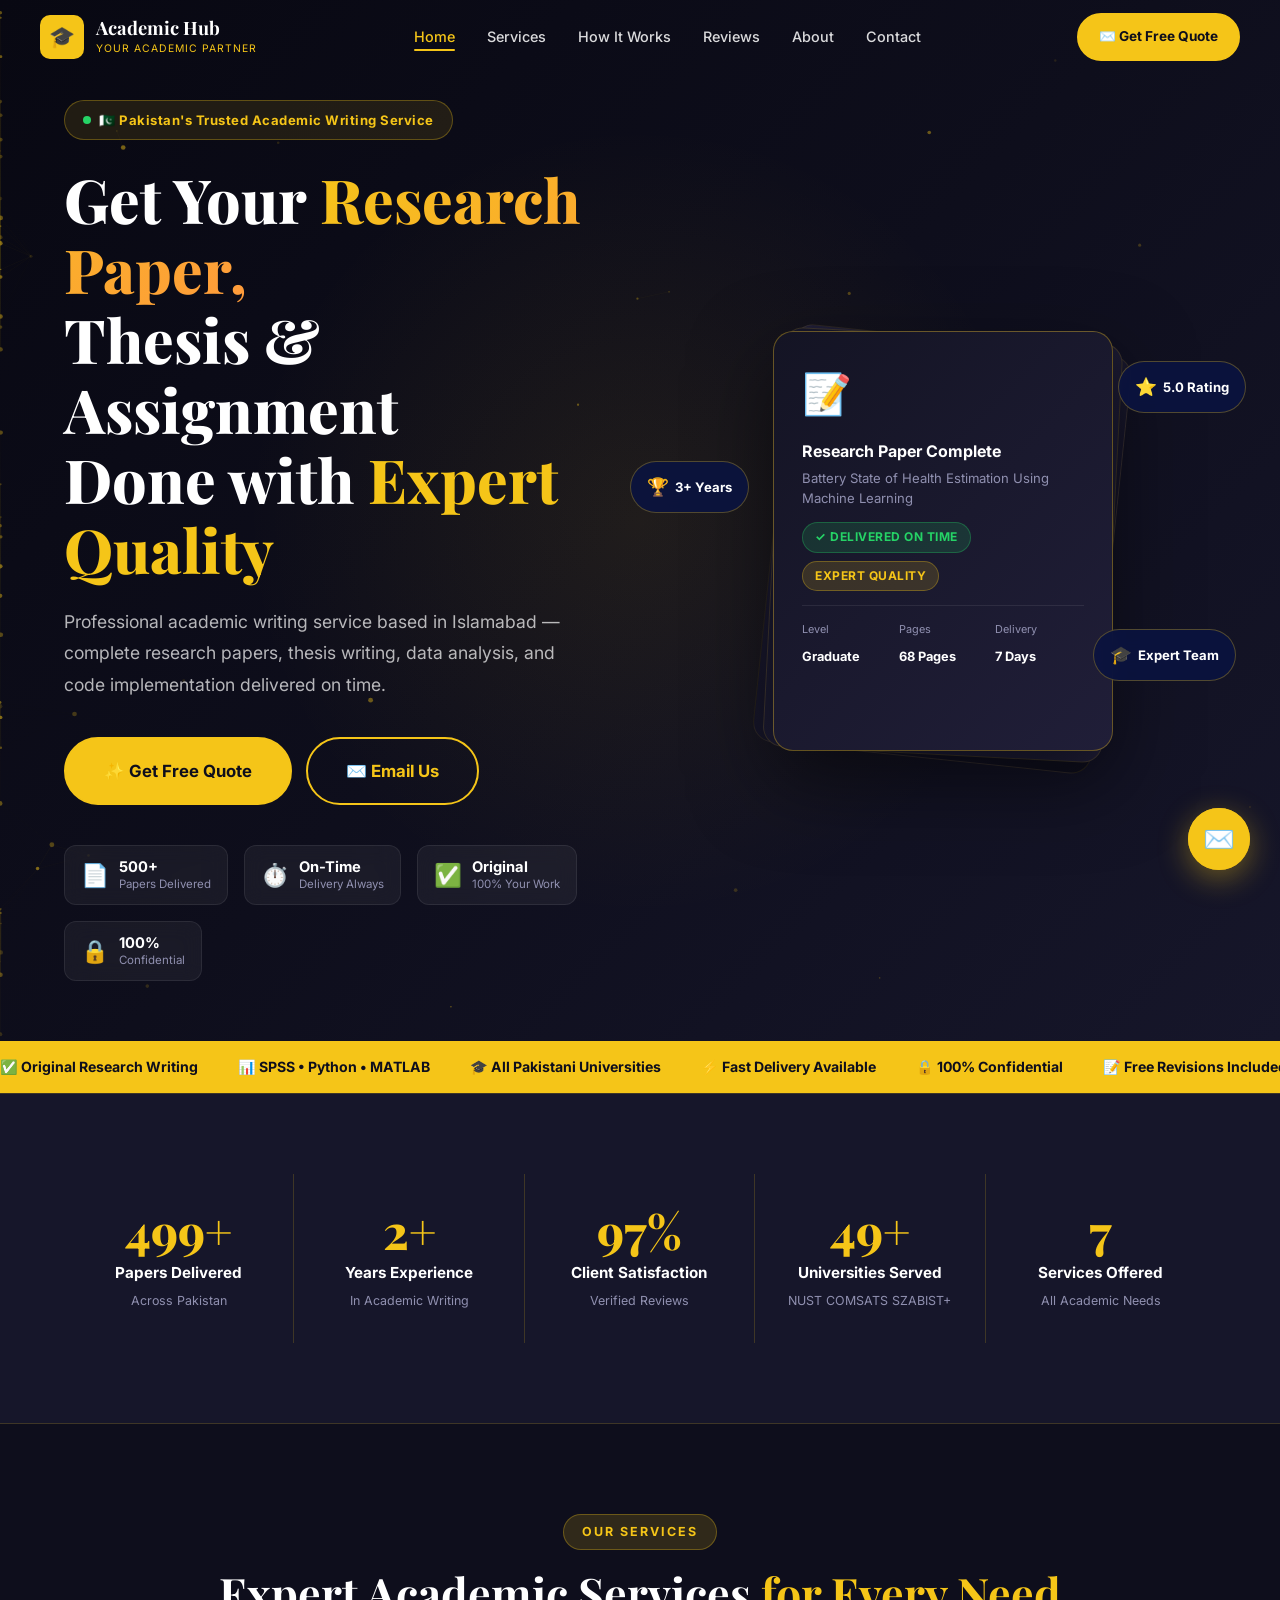
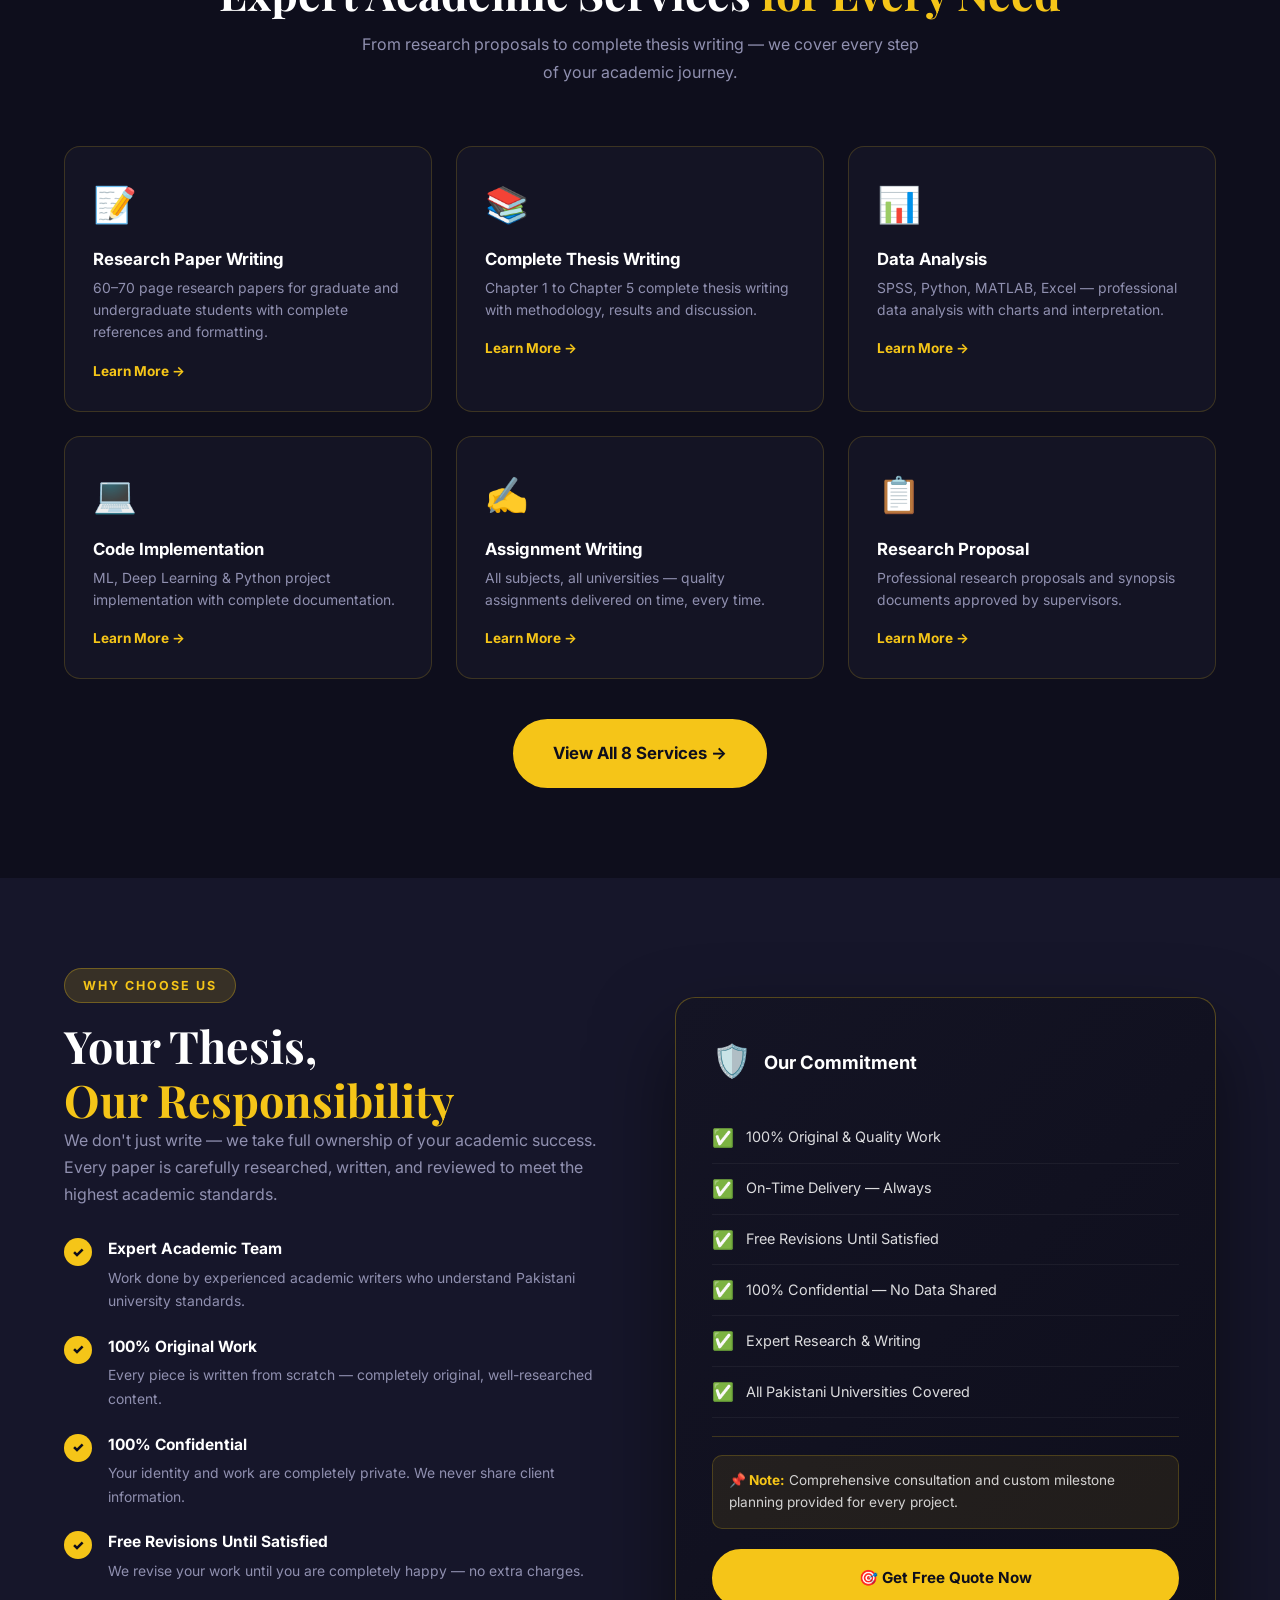
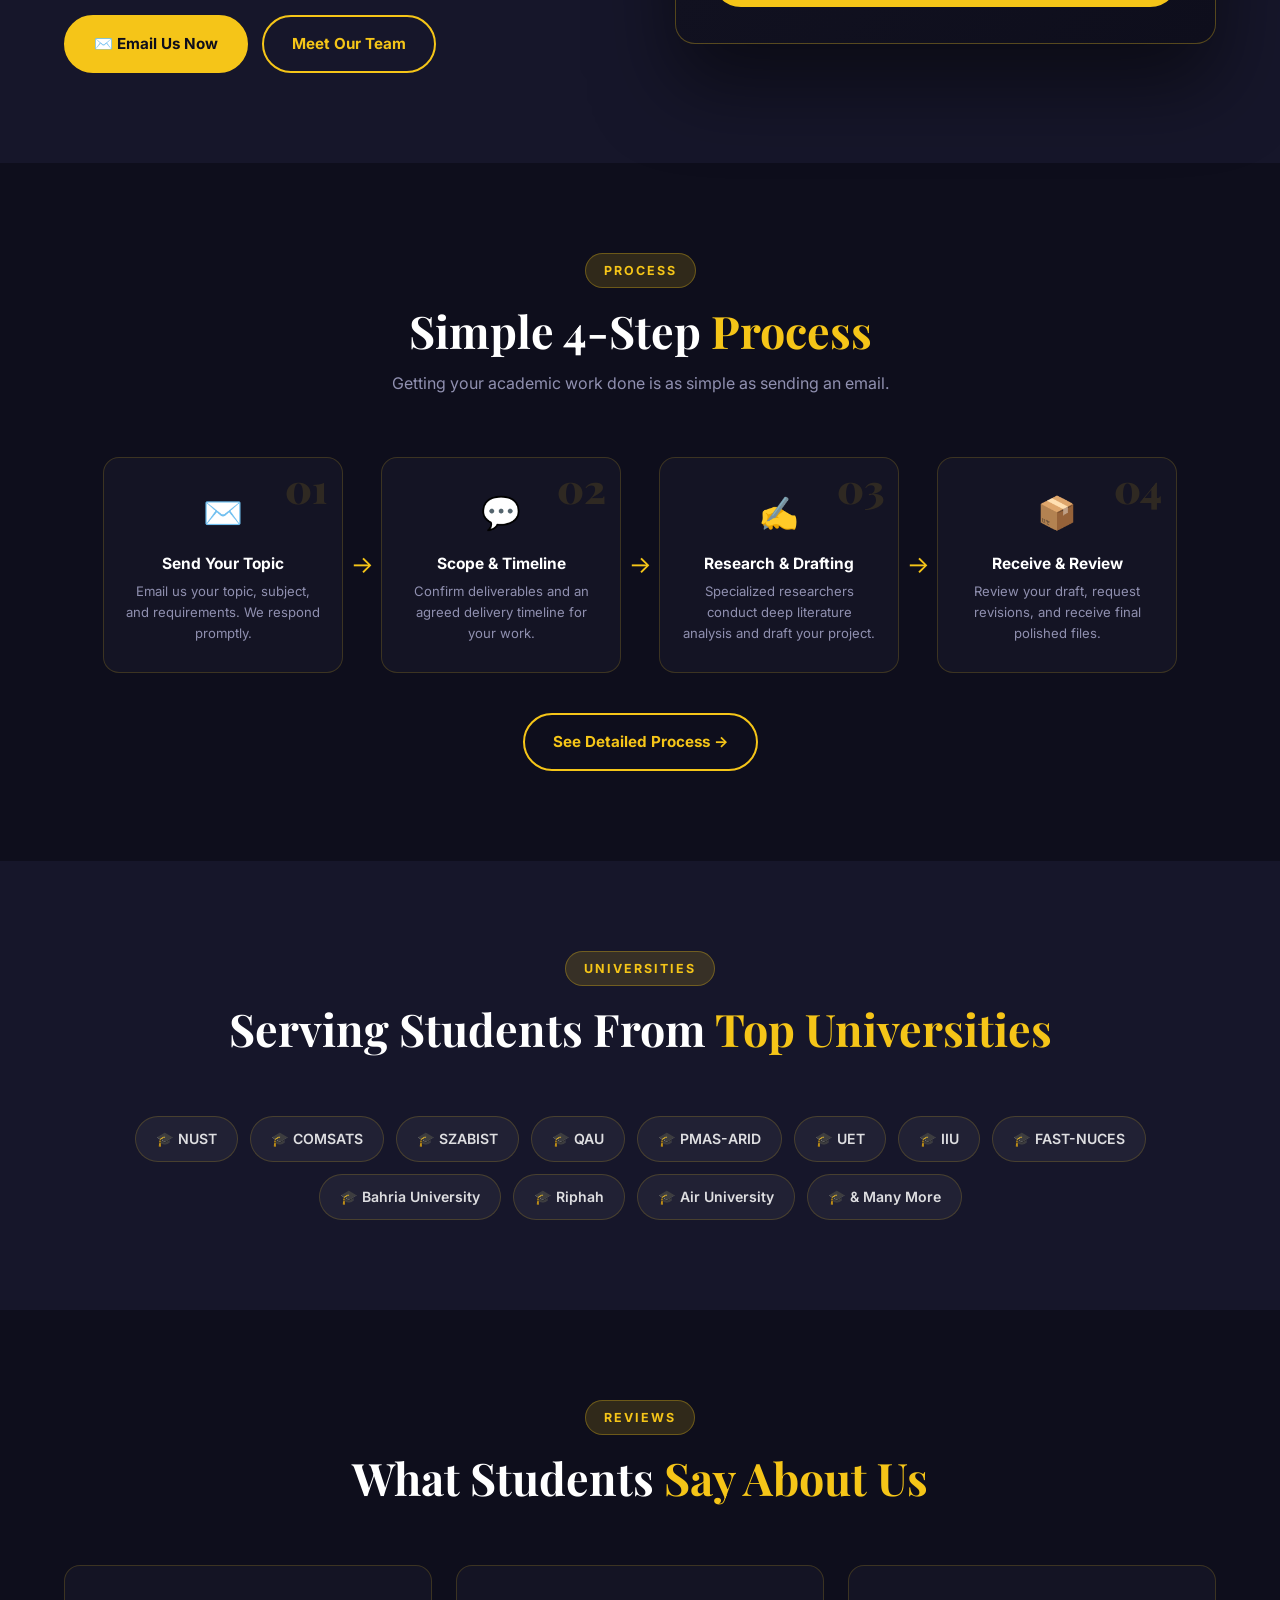
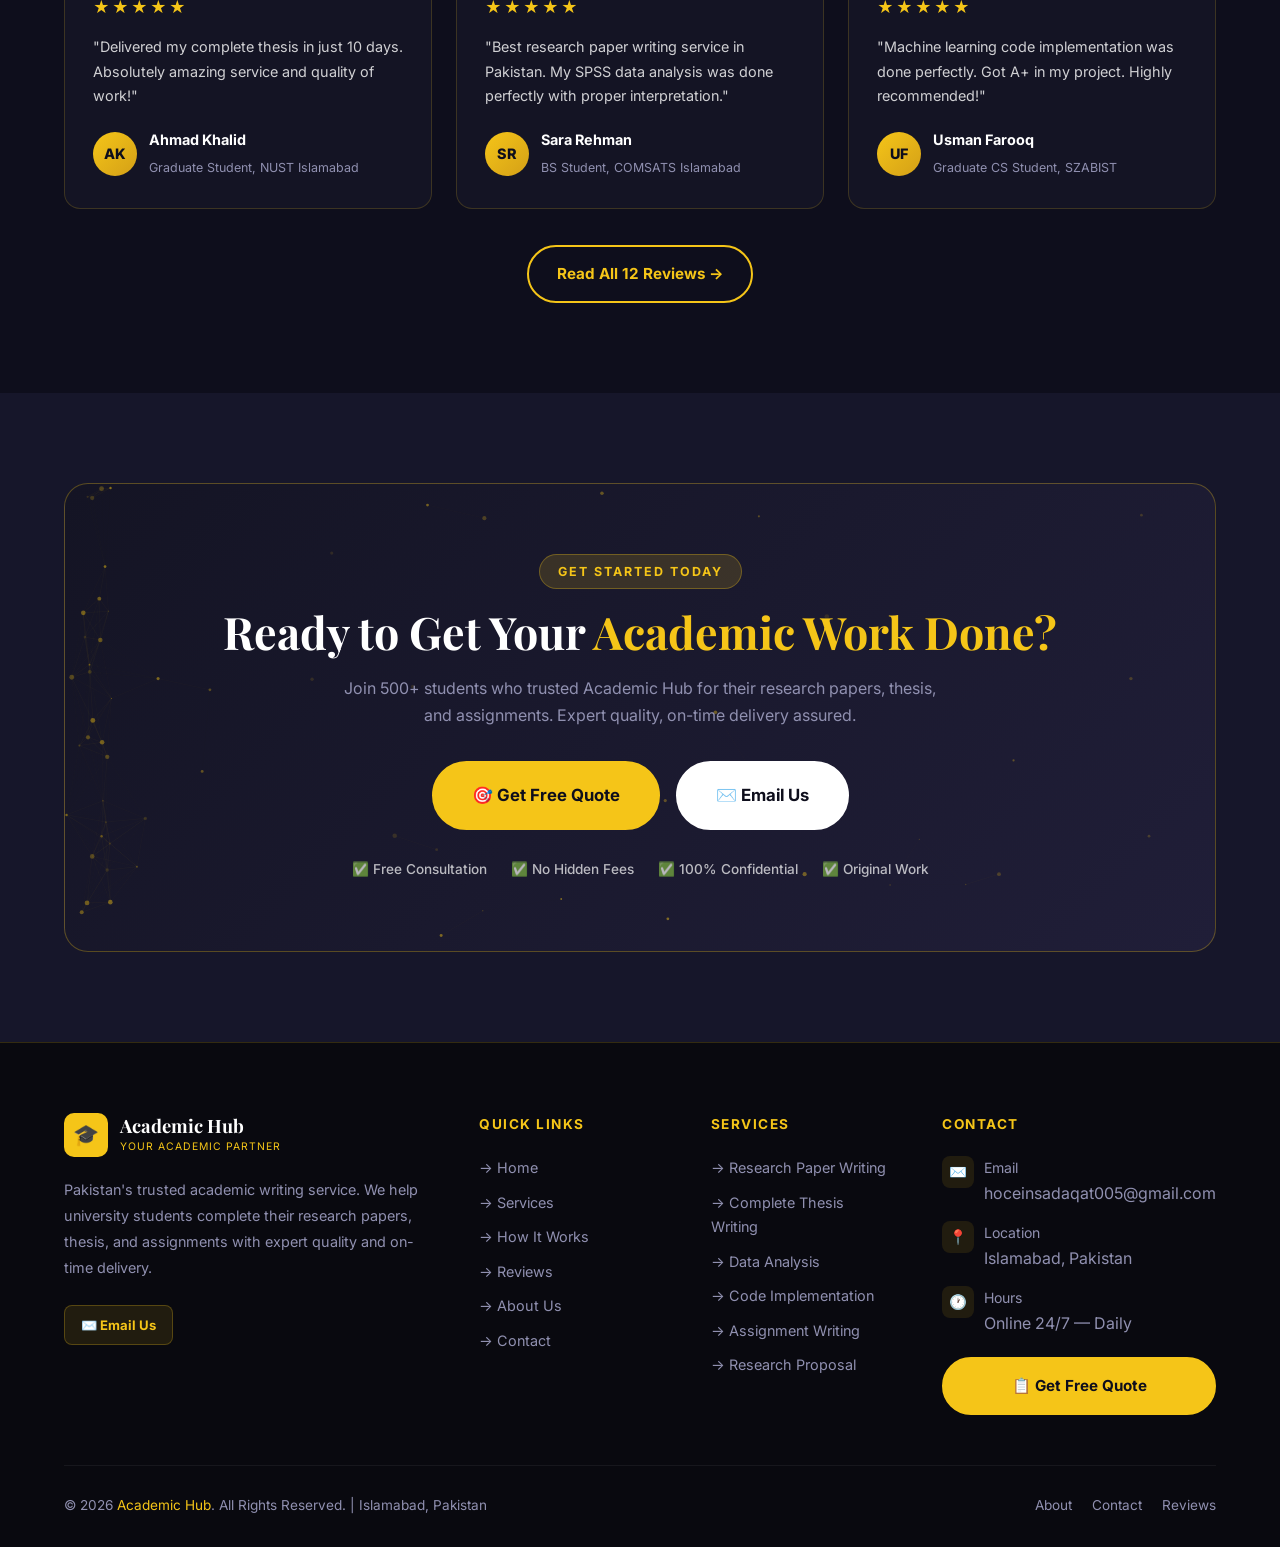
==== index.html @ bf505c28 "Initial commit: Academic Hub website" ====
<!DOCTYPE html>
<html lang="en">
<head>
  <meta charset="UTF-8"/>
  <meta name="viewport" content="width=device-width, initial-scale=1.0"/>
  <title>Academic Hub – Get Your Research Paper, Thesis & Assignment Done</title>
  <meta name="description" content="Pakistan's trusted academic writing service. Research papers, thesis writing, data analysis, code implementation – 100% original work. Islamabad."/>
  <meta name="keywords" content="thesis writing Pakistan, research paper writing, SPSS data analysis, academic writing Islamabad"/>
  <link rel="stylesheet" href="styles.css"/>
  <link rel="stylesheet" href="home.css"/>
  <link rel="icon" href="data:image/svg+xml,<svg xmlns='http://www.w3.org/2000/svg' viewBox='0 0 100 100'><text y='.9em' font-size='90'>🎓</text></svg>"/>
</head>
<body>

<!-- ══ NAVBAR ══════════════════════════════════════════════ -->
<nav id="navbar">
  <div class="nav-inner">
    <a href="index.html" class="nav-logo">
      <div class="nav-logo-icon">🎓</div>
      <div class="nav-logo-text">
        <strong>Academic Hub</strong>
        <span>Your Academic Partner</span>
      </div>
    </a>
    <ul class="nav-links">
      <li><a href="index.html" class="active">Home</a></li>
      <li><a href="services.html">Services</a></li>
      <li><a href="how-it-works.html">How It Works</a></li>
      <li><a href="reviews.html">Reviews</a></li>
      <li><a href="about.html">About</a></li>
      <li><a href="contact.html">Contact</a></li>
    </ul>
    <div class="nav-cta">
      <a href="contact.html" class="btn btn-primary btn-sm">
        ✉️ Get Free Quote
      </a>
    </div>
    <button class="hamburger" id="hamburger" aria-label="Menu">
      <span></span><span></span><span></span>
    </button>
  </div>
</nav>

<!-- Mobile Nav -->
<div class="mobile-nav" id="mobile-nav">
  <ul>
    <li><a href="index.html">🏠 Home</a></li>
    <li><a href="services.html">📋 Services</a></li>
    <li><a href="how-it-works.html">⚙️ How It Works</a></li>
    <li><a href="reviews.html">⭐ Reviews</a></li>
    <li><a href="about.html">👥 About Us</a></li>
    <li><a href="contact.html">📞 Contact</a></li>
  </ul>
  <div class="mobile-nav-cta">
    <a href="contact.html" class="btn btn-primary">✨ Get Free Quote</a>
    <a href="mailto:hoceinsadaqat005@gmail.com" class="btn btn-outline">✉️ Email Us</a>
  </div>
</div>

<!-- ══ HERO ════════════════════════════════════════════════ -->
<section class="hero" id="home">
  <canvas id="hero-canvas"></canvas>
  <div class="hero-bg-glow"></div>
  <div class="container">
    <div class="hero-content">
      <div class="hero-badge" data-aos>
        <span class="pulse-dot"></span>
        🇵🇰 Pakistan's Trusted Academic Writing Service
      </div>
      <h1 class="hero-title" data-aos>
        Get Your <span class="gradient-text">Research Paper,</span><br>
        Thesis & Assignment<br>
        Done with <span class="text-accent">Expert Quality</span>
      </h1>
      <p class="hero-subtitle" data-aos>
        Professional academic writing service based in Islamabad — complete research papers, thesis writing, data analysis, and code implementation delivered on time.
      </p>
      <div class="hero-cta" data-aos>
        <a href="contact.html" class="btn btn-primary btn-lg">
          ✨ Get Free Quote
        </a>
        <a href="mailto:hoceinsadaqat005@gmail.com" class="btn btn-outline btn-lg">
          ✉️ Email Us
        </a>
      </div>
      <div class="trust-badges" data-aos>
        <div class="trust-badge">
          <span class="tb-icon">📄</span>
          <div>
            <strong><span data-counter="500" data-suffix="+">0+</span></strong>
            <small>Papers Delivered</small>
          </div>
        </div>
        <div class="trust-badge">
          <span class="tb-icon">⏱️</span>
          <div>
            <strong>On-Time</strong>
            <small>Delivery Always</small>
          </div>
        </div>
        <div class="trust-badge">
          <span class="tb-icon">✅</span>
          <div>
            <strong>Original</strong>
            <small>100% Your Work</small>
          </div>
        </div>
        <div class="trust-badge">
          <span class="tb-icon">🔒</span>
          <div>
            <strong>100%</strong>
            <small>Confidential</small>
          </div>
        </div>
      </div>
    </div>
    <div class="hero-visual">
      <div class="hero-card-stack">
        <div class="hc hc-back"></div>
        <div class="hc hc-mid"></div>
        <div class="hc hc-front">
          <div class="hc-icon">📝</div>
          <h3>Research Paper Complete</h3>
          <p>Battery State of Health Estimation Using Machine Learning</p>
          <div class="hc-meta">
            <span class="badge badge-green">✓ Delivered On Time</span>
            <span class="badge badge-accent">Expert Quality</span>
          </div>
          <div class="hc-divider"></div>
          <div class="hc-details">
            <div><small>Level</small><strong>Graduate</strong></div>
            <div><small>Pages</small><strong>68 Pages</strong></div>
            <div><small>Delivery</small><strong>7 Days</strong></div>
          </div>
        </div>
      </div>
      <div class="floating-badge fb1">
        <span>⭐</span> 5.0 Rating
      </div>
      <div class="floating-badge fb2">
        <span>🎓</span> Expert Team
      </div>
      <div class="floating-badge fb3">
        <span>🏆</span> 3+ Years
      </div>
    </div>
  </div>
</section>

<!-- ══ MARQUEE STRIP ════════════════════════════════════════ -->
<div class="marquee-strip">
  <div class="marquee-inner">
    <span>✅ Original Research Writing</span>
    <span>📊 SPSS • Python • MATLAB</span>
    <span>🎓 All Pakistani Universities</span>
    <span>⚡ Fast Delivery Available</span>
    <span>🔒 100% Confidential</span>
    <span>📝 Free Revisions Included</span>
    <span>🇵🇰 Based in Islamabad</span>
    <span>💬 24/7 Email Support</span>
    <span>✅ Original Research Writing</span>
    <span>📊 SPSS • Python • MATLAB</span>
    <span>🎓 All Pakistani Universities</span>
    <span>⚡ Fast Delivery Available</span>
    <span>🔒 100% Confidential</span>
    <span>📝 Free Revisions Included</span>
    <span>🇵🇰 Based in Islamabad</span>
    <span>💬 24/7 Email Support</span>
  </div>
</div>

<!-- ══ STATS ════════════════════════════════════════════════ -->
<section class="stats-section">
  <div class="container">
    <div class="stats-grid">
      <div class="stat-item" data-aos>
        <div class="stat-num"><span data-counter="500" data-suffix="+">0+</span></div>
        <div class="stat-label">Papers Delivered</div>
        <div class="stat-sub">Across Pakistan</div>
      </div>
      <div class="stat-item" data-aos>
        <div class="stat-num"><span data-counter="3" data-suffix="+">0+</span></div>
        <div class="stat-label">Years Experience</div>
        <div class="stat-sub">In Academic Writing</div>
      </div>
      <div class="stat-item" data-aos>
        <div class="stat-num"><span data-counter="98" data-suffix="%">0%</span></div>
        <div class="stat-label">Client Satisfaction</div>
        <div class="stat-sub">Verified Reviews</div>
      </div>
      <div class="stat-item" data-aos>
        <div class="stat-num"><span data-counter="50" data-suffix="+">0+</span></div>
        <div class="stat-label">Universities Served</div>
        <div class="stat-sub">NUST COMSATS SZABIST+</div>
      </div>
      <div class="stat-item" data-aos>
        <div class="stat-num"><span data-counter="8" data-suffix="">0</span></div>
        <div class="stat-label">Services Offered</div>
        <div class="stat-sub">All Academic Needs</div>
      </div>
    </div>
  </div>
</section>

<!-- ══ SERVICES PREVIEW ═════════════════════════════════════ -->
<section class="services-preview">
  <div class="container">
    <div class="section-header">
      <div class="section-tag">Our Services</div>
      <h2>Expert Academic Services <span class="text-accent">for Every Need</span></h2>
      <p>From research proposals to complete thesis writing — we cover every step of your academic journey.</p>
    </div>
    <div class="sp-grid" data-aos>
      <a href="services.html" class="sp-card">
        <div class="sp-icon">📝</div>
        <h3>Research Paper Writing</h3>
        <p>60–70 page research papers for graduate and undergraduate students with complete references and formatting.</p>
        <div class="sp-link">Learn More →</div>
      </a>
      <a href="services.html" class="sp-card">
        <div class="sp-icon">📚</div>
        <h3>Complete Thesis Writing</h3>
        <p>Chapter 1 to Chapter 5 complete thesis writing with methodology, results and discussion.</p>
        <div class="sp-link">Learn More →</div>
      </a>
      <a href="services.html" class="sp-card">
        <div class="sp-icon">📊</div>
        <h3>Data Analysis</h3>
        <p>SPSS, Python, MATLAB, Excel — professional data analysis with charts and interpretation.</p>
        <div class="sp-link">Learn More →</div>
      </a>
      <a href="services.html" class="sp-card">
        <div class="sp-icon">💻</div>
        <h3>Code Implementation</h3>
        <p>ML, Deep Learning & Python project implementation with complete documentation.</p>
        <div class="sp-link">Learn More →</div>
      </a>
      <a href="services.html" class="sp-card">
        <div class="sp-icon">✍️</div>
        <h3>Assignment Writing</h3>
        <p>All subjects, all universities — quality assignments delivered on time, every time.</p>
        <div class="sp-link">Learn More →</div>
      </a>
      <a href="services.html" class="sp-card">
        <div class="sp-icon">📋</div>
        <h3>Research Proposal</h3>
        <p>Professional research proposals and synopsis documents approved by supervisors.</p>
        <div class="sp-link">Learn More →</div>
      </a>
    </div>
    <div style="text-align:center; margin-top: 40px;">
      <a href="services.html" class="btn btn-primary btn-lg">View All 8 Services →</a>
    </div>
  </div>
</section>

<!-- ══ WHY CHOOSE US ════════════════════════════════════════ -->
<section class="why-section">
  <div class="container">
    <div class="why-inner">
      <div class="why-left" data-aos>
        <div class="section-tag">Why Choose Us</div>
        <h2>Your Thesis,<br><span class="text-accent">Our Responsibility</span></h2>
        <p>We don't just write — we take full ownership of your academic success. Every paper is carefully researched, written, and reviewed to meet the highest academic standards.</p>
        <div class="why-list">
          <div class="why-item">
            <div class="why-check">✓</div>
            <div>
              <strong>Expert Academic Team</strong>
              <p>Work done by experienced academic writers who understand Pakistani university standards.</p>
            </div>
          </div>
          <div class="why-item">
            <div class="why-check">✓</div>
            <div>
              <strong>100% Original Work</strong>
              <p>Every piece is written from scratch — completely original, well-researched content.</p>
            </div>
          </div>
          <div class="why-item">
            <div class="why-check">✓</div>
            <div>
              <strong>100% Confidential</strong>
              <p>Your identity and work are completely private. We never share client information.</p>
            </div>
          </div>
          <div class="why-item">
            <div class="why-check">✓</div>
            <div>
              <strong>Free Revisions Until Satisfied</strong>
              <p>We revise your work until you are completely happy — no extra charges.</p>
            </div>
          </div>
        </div>
        <div style="margin-top: 32px; display:flex; gap:14px; flex-wrap:wrap;">
          <a href="mailto:hoceinsadaqat005@gmail.com" class="btn btn-primary">✉️ Email Us Now</a>
          <a href="about.html" class="btn btn-outline">Meet Our Team</a>
        </div>
      </div>
      <div class="why-right" data-aos>
        <div class="commitment-card">
          <div class="gc-header">
            <span class="gc-icon">🛡️</span>
            <h3>Our Commitment</h3>
          </div>
          <div class="gc-item"><span>✅</span><p>100% Original & Quality Work</p></div>
          <div class="gc-item"><span>✅</span><p>On-Time Delivery — Always</p></div>
          <div class="gc-item"><span>✅</span><p>Free Revisions Until Satisfied</p></div>
          <div class="gc-item"><span>✅</span><p>100% Confidential — No Data Shared</p></div>
          <div class="gc-item"><span>✅</span><p>Expert Research & Writing</p></div>
          <div class="gc-item"><span>✅</span><p>All Pakistani Universities Covered</p></div>
          <div class="gc-divider"></div>
          <div class="gc-note">
            <strong>📌 Note:</strong>
            Comprehensive consultation and custom milestone planning provided for every project.
          </div>
          <a href="contact.html" class="btn btn-primary" style="width:100%; justify-content:center; margin-top:20px;">
            🎯 Get Free Quote Now
          </a>
        </div>
      </div>
    </div>
  </div>
</section>

<!-- ══ HOW IT WORKS MINI ═══════════════════════════════════ -->
<section class="hiw-mini">
  <div class="container">
    <div class="section-header">
      <div class="section-tag">Process</div>
      <h2>Simple 4-Step <span class="text-accent">Process</span></h2>
      <p>Getting your academic work done is as simple as sending an email.</p>
    </div>
    <div class="hiw-steps">
      <div class="hiw-step" data-aos>
        <div class="step-num">01</div>
        <div class="step-icon">✉️</div>
        <h3>Send Your Topic</h3>
        <p>Email us your topic, subject, and requirements. We respond promptly.</p>
      </div>
      <div class="hiw-arrow">→</div>
      <div class="hiw-step" data-aos>
        <div class="step-num">02</div>
        <div class="step-icon">💬</div>
        <h3>Scope & Timeline</h3>
        <p>Confirm deliverables and an agreed delivery timeline for your work.</p>
      </div>
      <div class="hiw-arrow">→</div>
      <div class="hiw-step" data-aos>
        <div class="step-num">03</div>
        <div class="step-icon">✍️</div>
        <h3>Research & Drafting</h3>
        <p>Specialized researchers conduct deep literature analysis and draft your project.</p>
      </div>
      <div class="hiw-arrow">→</div>
      <div class="hiw-step" data-aos>
        <div class="step-num">04</div>
        <div class="step-icon">📦</div>
        <h3>Receive & Review</h3>
        <p>Review your draft, request revisions, and receive final polished files.</p>
      </div>
    </div>
    <div style="text-align:center; margin-top:40px;">
      <a href="how-it-works.html" class="btn btn-outline">See Detailed Process →</a>
    </div>
  </div>
</section>

<!-- ══ UNIVERSITIES SERVED ══════════════════════════════════ -->
<section class="unis-section">
  <div class="container">
    <div class="section-header">
      <div class="section-tag">Universities</div>
      <h2>Serving Students From <span class="text-accent">Top Universities</span></h2>
    </div>
    <div class="unis-grid">
      <div class="uni-pill" data-aos>🎓 NUST</div>
      <div class="uni-pill" data-aos>🎓 COMSATS</div>
      <div class="uni-pill" data-aos>🎓 SZABIST</div>
      <div class="uni-pill" data-aos>🎓 QAU</div>
      <div class="uni-pill" data-aos>🎓 PMAS-ARID</div>
      <div class="uni-pill" data-aos>🎓 UET</div>
      <div class="uni-pill" data-aos>🎓 IIU</div>
      <div class="uni-pill" data-aos>🎓 FAST-NUCES</div>
      <div class="uni-pill" data-aos>🎓 Bahria University</div>
      <div class="uni-pill" data-aos>🎓 Riphah</div>
      <div class="uni-pill" data-aos>🎓 Air University</div>
      <div class="uni-pill" data-aos>🎓 & Many More</div>
    </div>
  </div>
</section>

<!-- ══ TESTIMONIALS MINI ════════════════════════════════════ -->
<section class="testimonials-mini">
  <div class="container">
    <div class="section-header">
      <div class="section-tag">Reviews</div>
      <h2>What Students <span class="text-accent">Say About Us</span></h2>
    </div>
    <div class="tm-grid">
      <div class="tm-card" data-aos>
        <div class="stars">★★★★★</div>
        <p>"Delivered my complete thesis in just 10 days. Absolutely amazing service and quality of work!"</p>
        <div class="tm-author">
          <div class="tm-avatar">AK</div>
          <div>
            <strong>Ahmad Khalid</strong>
            <small>Graduate Student, NUST Islamabad</small>
          </div>
        </div>
      </div>
      <div class="tm-card" data-aos>
        <div class="stars">★★★★★</div>
        <p>"Best research paper writing service in Pakistan. My SPSS data analysis was done perfectly with proper interpretation."</p>
        <div class="tm-author">
          <div class="tm-avatar">SR</div>
          <div>
            <strong>Sara Rehman</strong>
            <small>BS Student, COMSATS Islamabad</small>
          </div>
        </div>
      </div>
      <div class="tm-card" data-aos>
        <div class="stars">★★★★★</div>
        <p>"Machine learning code implementation was done perfectly. Got A+ in my project. Highly recommended!"</p>
        <div class="tm-author">
          <div class="tm-avatar">UF</div>
          <div>
            <strong>Usman Farooq</strong>
            <small>Graduate CS Student, SZABIST</small>
          </div>
        </div>
      </div>
    </div>
    <div style="text-align:center; margin-top:36px;">
      <a href="reviews.html" class="btn btn-outline">Read All 12 Reviews →</a>
    </div>
  </div>
</section>

<!-- ══ CTA SECTION ══════════════════════════════════════════ -->
<section class="cta-section">
  <div class="container">
    <div class="cta-box">
      <canvas id="cta-canvas"></canvas>
      <div class="cta-content">
        <div class="section-tag">Get Started Today</div>
        <h2>Ready to Get Your <span class="text-accent">Academic Work Done?</span></h2>
        <p>Join 500+ students who trusted Academic Hub for their research papers, thesis, and assignments. Expert quality, on-time delivery assured.</p>
        <div class="cta-buttons">
          <a href="contact.html" class="btn btn-primary btn-lg">
            🎯 Get Free Quote
          </a>
          <a href="mailto:hoceinsadaqat005@gmail.com" class="btn btn-white btn-lg">
            ✉️ Email Us
          </a>
        </div>
        <div class="cta-note">
          <span>✅ Free Consultation</span>
          <span>✅ No Hidden Fees</span>
          <span>✅ 100% Confidential</span>
          <span>✅ Original Work</span>
        </div>
      </div>
    </div>
  </div>
</section>

<!-- ══ FOOTER ═══════════════════════════════════════════════ -->
<footer>
  <div class="container">
    <div class="footer-grid">
      <div class="footer-brand">
        <a href="index.html" class="nav-logo" style="display:inline-flex; margin-bottom:4px;">
          <div class="nav-logo-icon">🎓</div>
          <div class="nav-logo-text">
            <strong>Academic Hub</strong>
            <span>Your Academic Partner</span>
          </div>
        </a>
        <p>Pakistan's trusted academic writing service. We help university students complete their research papers, thesis, and assignments with expert quality and on-time delivery.</p>
        <div class="footer-social">
          <a href="mailto:hoceinsadaqat005@gmail.com" class="social-btn email-btn">✉️ Email Us</a>
        </div>
      </div>
      <div>
        <div class="footer-heading">Quick Links</div>
        <ul class="footer-links">
          <li><a href="index.html">→ Home</a></li>
          <li><a href="services.html">→ Services</a></li>
          <li><a href="how-it-works.html">→ How It Works</a></li>
          <li><a href="reviews.html">→ Reviews</a></li>
          <li><a href="about.html">→ About Us</a></li>
          <li><a href="contact.html">→ Contact</a></li>
        </ul>
      </div>
      <div>
        <div class="footer-heading">Services</div>
        <ul class="footer-links">
          <li><a href="services.html">→ Research Paper Writing</a></li>
          <li><a href="services.html">→ Complete Thesis Writing</a></li>
          <li><a href="services.html">→ Data Analysis</a></li>
          <li><a href="services.html">→ Code Implementation</a></li>
          <li><a href="services.html">→ Assignment Writing</a></li>
          <li><a href="services.html">→ Research Proposal</a></li>
        </ul>
      </div>
      <div>
        <div class="footer-heading">Contact</div>
        <div class="footer-contact-item">
          <div class="icon">✉️</div>
          <div><p>Email</p><a href="mailto:hoceinsadaqat005@gmail.com">hoceinsadaqat005@gmail.com</a></div>
        </div>
        <div class="footer-contact-item">
          <div class="icon">📍</div>
          <div><p>Location</p><a>Islamabad, Pakistan</a></div>
        </div>
        <div class="footer-contact-item">
          <div class="icon">🕐</div>
          <div><p>Hours</p><a>Online 24/7 — Daily</a></div>
        </div>
        <div style="margin-top:20px;">
          <a href="contact.html" class="btn btn-primary" style="width:100%; justify-content:center;">📋 Get Free Quote</a>
        </div>
      </div>
    </div>
    <div class="footer-bottom">
      <p style="color: var(--text-muted);">© 2026 <span class="text-accent">Academic Hub</span>. All Rights Reserved. | Islamabad, Pakistan</p>
      <div class="footer-bottom-links">
        <a href="about.html">About</a>
        <a href="contact.html">Contact</a>
        <a href="reviews.html">Reviews</a>
      </div>
    </div>
  </div>
</footer>

<!-- Floating Email Button -->
<a href="mailto:hoceinsadaqat005@gmail.com" class="email-float" title="Email Us">
  <span class="email-tooltip">Email Us</span>
  <span style="position:relative;z-index:1; font-size:1.6rem;">✉️</span>
</a>

<script src="script.js"></script>
<script>
  initParticles('hero-canvas');
  initParticles('cta-canvas');
</script>
</body>
</html>
---- styles.css ----
/* ============================================================
   ACADEMIC SERVICE - Global Styles
   Sleek Dark Charcoal (#0E0E1C) + Golden Yellow (#F5C518)
   ============================================================ */

@import url('https://fonts.googleapis.com/css2?family=Inter:wght@300;400;500;600;700;800;900&family=Playfair+Display:wght@400;600;700;800&display=swap');

:root {
  --primary:      #0E0E1C;
  --primary-mid:  #16162A;
  --primary-light:#201E38;
  --accent:       #F5C518;
  --accent-light: #FFD94A;
  --accent-dark:  #D4A017;
  --white:        #FFFFFF;
  --off-white:    #F5F4FF;
  --text-muted:   #9090B0;
  --card-bg:      #141424;
  --border:       rgba(245,197,24,0.18);
  --shadow:       0 20px 60px rgba(0,0,0,0.5);
  --radius:       16px;
  --transition:   0.3s cubic-bezier(0.4,0,0.2,1);
}

*, *::before, *::after { box-sizing: border-box; margin: 0; padding: 0; }

html { scroll-behavior: smooth; }

body {
  font-family: 'Inter', sans-serif;
  background: var(--primary);
  color: var(--white);
  line-height: 1.7;
  overflow-x: hidden;
}

/* ─── SCROLLBAR ─── */
::-webkit-scrollbar { width: 6px; }
::-webkit-scrollbar-track { background: var(--primary); }
::-webkit-scrollbar-thumb { background: var(--accent); border-radius: 3px; }

/* ─── SELECTION ─── */
::selection { background: var(--accent); color: var(--primary); }

/* ─── TYPOGRAPHY ─── */
h1,h2,h3,h4,h5 { font-family: 'Playfair Display', serif; line-height: 1.2; }
h1 { font-size: clamp(2rem, 5vw, 3.8rem); font-weight: 800; }
h2 { font-size: clamp(1.6rem, 3.5vw, 2.8rem); font-weight: 700; }
h3 { font-size: clamp(1.2rem, 2.5vw, 1.6rem); font-weight: 600; }
p  { font-size: 1rem; color: var(--text-muted); }
a  { text-decoration: none; color: inherit; }

/* ─── CONTAINER ─── */
.container { max-width: 1200px; margin: 0 auto; padding: 0 24px; }

/* ─── SECTION ─── */
section { padding: 90px 0; }
.section-header { text-align: center; margin-bottom: 60px; }
.section-header h2 { margin-bottom: 12px; }
.section-header p { max-width: 560px; margin: 0 auto; }
.section-tag {
  display: inline-block;
  background: rgba(245,197,24,0.15);
  color: var(--accent);
  font-size: 0.78rem;
  font-weight: 700;
  letter-spacing: 2px;
  text-transform: uppercase;
  padding: 6px 18px;
  border-radius: 30px;
  border: 1px solid rgba(245,197,24,0.3);
  margin-bottom: 16px;
}

/* ─── BUTTONS ─── */
.btn {
  display: inline-flex;
  align-items: center;
  gap: 8px;
  padding: 14px 28px;
  border-radius: 50px;
  font-family: 'Inter', sans-serif;
  font-size: 0.95rem;
  font-weight: 700;
  cursor: pointer;
  transition: var(--transition);
  border: 2px solid transparent;
  white-space: nowrap;
  text-decoration: none;
}
.btn-primary {
  background: var(--accent);
  color: var(--primary);
  border-color: var(--accent);
}
.btn-primary:hover {
  background: var(--accent-light);
  border-color: var(--accent-light);
  transform: translateY(-3px);
  box-shadow: 0 12px 35px rgba(245,197,24,0.4);
}
.btn-outline {
  background: transparent;
  color: var(--accent);
  border-color: var(--accent);
}
.btn-outline:hover {
  background: var(--accent);
  color: var(--primary);
  transform: translateY(-3px);
  box-shadow: 0 12px 35px rgba(245,197,24,0.35);
}
.btn-white {
  background: var(--white);
  color: var(--primary);
  border-color: var(--white);
}
.btn-white:hover {
  background: var(--off-white);
  transform: translateY(-3px);
  box-shadow: 0 12px 35px rgba(255,255,255,0.25);
}
.btn-whatsapp {
  background: #25D366;
  color: #fff;
  border-color: #25D366;
}
.btn-whatsapp:hover {
  background: #128C7E;
  border-color: #128C7E;
  transform: translateY(-3px);
  box-shadow: 0 12px 35px rgba(37,211,102,0.4);
}
.btn-lg { padding: 18px 38px; font-size: 1.05rem; }
.btn-sm { padding: 10px 20px; font-size: 0.85rem; }

/* ─── NAVBAR ─── */
#navbar {
  position: fixed;
  top: 0; left: 0; right: 0;
  z-index: 1000;
  padding: 0 24px;
  transition: var(--transition);
  background: transparent;
}
#navbar.scrolled {
  background: rgba(11,19,64,0.97);
  backdrop-filter: blur(20px);
  -webkit-backdrop-filter: blur(20px);
  border-bottom: 1px solid var(--border);
  box-shadow: 0 4px 30px rgba(0,0,0,0.3);
}
.nav-inner {
  max-width: 1200px;
  margin: 0 auto;
  display: flex;
  align-items: center;
  justify-content: space-between;
  height: 74px;
}
.nav-logo {
  display: flex;
  align-items: center;
  gap: 12px;
  text-decoration: none;
}
.nav-logo-icon {
  width: 44px; height: 44px;
  background: var(--accent);
  border-radius: 10px;
  display: flex; align-items: center; justify-content: center;
  font-size: 1.3rem;
  transition: var(--transition);
}
.nav-logo:hover .nav-logo-icon { transform: rotate(-5deg) scale(1.05); }
.nav-logo-text { line-height: 1.1; }
.nav-logo-text strong {
  display: block;
  font-family: 'Playfair Display', serif;
  font-size: 1.15rem;
  font-weight: 700;
  color: var(--white);
}
.nav-logo-text span {
  font-size: 0.65rem;
  color: var(--accent);
  letter-spacing: 1px;
  text-transform: uppercase;
}
.nav-links {
  display: flex;
  align-items: center;
  gap: 4px;
  list-style: none;
}
.nav-links a {
  padding: 8px 14px;
  border-radius: 8px;
  font-size: 0.9rem;
  font-weight: 500;
  color: rgba(255,255,255,0.85);
  transition: var(--transition);
  position: relative;
}
.nav-links a::after {
  content: '';
  position: absolute;
  bottom: 2px; left: 50%; right: 50%;
  height: 2px;
  background: var(--accent);
  transition: var(--transition);
  border-radius: 2px;
}
.nav-links a:hover, .nav-links a.active {
  color: var(--accent);
}
.nav-links a:hover::after, .nav-links a.active::after {
  left: 14px; right: 14px;
}
.nav-cta { display: flex; align-items: center; gap: 10px; }
.hamburger {
  display: none;
  flex-direction: column;
  gap: 5px;
  cursor: pointer;
  padding: 4px;
  background: none;
  border: none;
}
.hamburger span {
  display: block;
  width: 24px; height: 2px;
  background: var(--white);
  border-radius: 2px;
  transition: var(--transition);
}
.hamburger.open span:nth-child(1) { transform: rotate(45deg) translate(5px, 5px); }
.hamburger.open span:nth-child(2) { opacity: 0; }
.hamburger.open span:nth-child(3) { transform: rotate(-45deg) translate(5px, -5px); }

/* Mobile Nav */
.mobile-nav {
  display: none;
  position: fixed;
  top: 74px; left: 0; right: 0;
  background: rgba(11,19,64,0.98);
  backdrop-filter: blur(20px);
  -webkit-backdrop-filter: blur(20px);
  padding: 24px;
  border-bottom: 1px solid var(--border);
  z-index: 999;
}
.mobile-nav.open { display: block; }
.mobile-nav ul { list-style: none; display: flex; flex-direction: column; gap: 4px; }
.mobile-nav ul a {
  display: block;
  padding: 12px 16px;
  border-radius: 10px;
  color: rgba(255,255,255,0.85);
  font-weight: 500;
  transition: var(--transition);
}
.mobile-nav ul a:hover { background: rgba(245,197,24,0.1); color: var(--accent); }
.mobile-nav-cta { display: flex; flex-direction: column; gap: 10px; margin-top: 16px; }
.mobile-nav-cta .btn { justify-content: center; }

/* ─── FLOATING EMAIL ─── */
.email-float {
  position: fixed;
  bottom: 30px; right: 30px;
  width: 62px; height: 62px;
  background: linear-gradient(135deg, var(--accent), var(--accent-dark));
  border-radius: 50%;
  display: flex; align-items: center; justify-content: center;
  font-size: 1.6rem;
  color: var(--primary);
  z-index: 9999;
  box-shadow: 0 8px 30px rgba(245,197,24,0.4);
  cursor: pointer;
  transition: var(--transition);
  text-decoration: none;
}
.email-float:hover {
  transform: scale(1.12) rotate(-5deg);
  box-shadow: 0 12px 40px rgba(245,197,24,0.6);
}
.email-float::before {
  content: '';
  position: absolute;
  width: 100%; height: 100%;
  background: var(--accent);
  border-radius: 50%;
  animation: email-pulse 2s ease-out infinite;
}
@keyframes email-pulse {
  0%   { opacity: 0.5; transform: scale(1); }
  100% { opacity: 0; transform: scale(1.7); }
}
.email-tooltip {
  position: absolute;
  right: 72px;
  background: var(--primary-mid);
  color: var(--white);
  padding: 8px 14px;
  border-radius: 8px;
  font-size: 0.82rem;
  font-weight: 600;
  white-space: nowrap;
  border: 1px solid var(--border);
  opacity: 0;
  pointer-events: none;
  transition: var(--transition);
}
.email-float:hover .email-tooltip { opacity: 1; }

/* ─── FOOTER ─── */
footer {
  background: #09090F;
  border-top: 1px solid var(--border);
  padding: 70px 0 30px;
}
.footer-grid {
  display: grid;
  grid-template-columns: 2fr 1fr 1fr 1fr;
  gap: 48px;
  margin-bottom: 50px;
}
.footer-brand p {
  margin: 16px 0 24px;
  font-size: 0.9rem;
  line-height: 1.8;
}
.footer-heading {
  font-family: 'Inter', sans-serif;
  font-size: 0.85rem;
  font-weight: 700;
  letter-spacing: 1.5px;
  text-transform: uppercase;
  color: var(--accent);
  margin-bottom: 20px;
}
.footer-links { list-style: none; display: flex; flex-direction: column; gap: 10px; }
.footer-links a {
  color: var(--text-muted);
  font-size: 0.9rem;
  transition: var(--transition);
  display: flex; align-items: center; gap: 6px;
}
.footer-links a:hover { color: var(--accent); padding-left: 4px; }
.footer-contact-item {
  display: flex; align-items: flex-start; gap: 10px;
  margin-bottom: 14px;
}
.footer-contact-item .icon {
  width: 32px; height: 32px;
  background: rgba(245,197,24,0.1);
  border-radius: 8px;
  display: flex; align-items: center; justify-content: center;
  font-size: 0.9rem;
  flex-shrink: 0;
  color: var(--accent);
}
.footer-contact-item p { font-size: 0.88rem; margin: 0; }
.footer-contact-item a { color: var(--text-muted); transition: var(--transition); }
.footer-contact-item a:hover { color: var(--accent); }
.footer-bottom {
  border-top: 1px solid rgba(255,255,255,0.06);
  padding-top: 28px;
  display: flex;
  align-items: center;
  justify-content: space-between;
  flex-wrap: wrap;
  gap: 12px;
}
.footer-bottom p { font-size: 0.85rem; }
.footer-bottom-links { display: flex; gap: 20px; }
.footer-bottom-links a { color: var(--text-muted); font-size: 0.85rem; transition: var(--transition); }
.footer-bottom-links a:hover { color: var(--accent); }

/* ─── CARDS ─── */
.card {
  background: var(--card-bg);
  border: 1px solid var(--border);
  border-radius: var(--radius);
  padding: 32px;
  transition: var(--transition);
  position: relative;
  overflow: hidden;
}
.card::before {
  content: '';
  position: absolute;
  top: 0; left: 0; right: 0;
  height: 3px;
  background: linear-gradient(90deg, var(--accent), transparent);
  transform: scaleX(0);
  transform-origin: left;
  transition: var(--transition);
}
.card:hover { border-color: rgba(245,197,24,0.4); transform: translateY(-6px); box-shadow: var(--shadow); }
.card:hover::before { transform: scaleX(1); }

/* ─── GRID LAYOUTS ─── */
.grid-2 { display: grid; grid-template-columns: repeat(2, 1fr); gap: 28px; }
.grid-3 { display: grid; grid-template-columns: repeat(3, 1fr); gap: 28px; }
.grid-4 { display: grid; grid-template-columns: repeat(4, 1fr); gap: 24px; }

/* ─── BADGE / TAG ─── */
.badge {
  display: inline-block;
  padding: 4px 12px;
  border-radius: 30px;
  font-size: 0.75rem;
  font-weight: 700;
  letter-spacing: 0.5px;
  text-transform: uppercase;
}
.badge-accent { background: rgba(245,197,24,0.15); color: var(--accent); border: 1px solid rgba(245,197,24,0.3); }
.badge-green  { background: rgba(37,211,102,0.15); color: #25D366; border: 1px solid rgba(37,211,102,0.3); }

/* ─── DIVIDER ─── */
.divider {
  height: 1px;
  background: linear-gradient(90deg, transparent, var(--border), transparent);
  margin: 16px 0;
}

/* ─── STAR RATING ─── */
.stars { color: var(--accent); letter-spacing: 2px; font-size: 1rem; }

/* ─── FORM ELEMENTS ─── */
.form-group { margin-bottom: 20px; }
.form-group label {
  display: block;
  margin-bottom: 8px;
  font-size: 0.88rem;
  font-weight: 600;
  color: rgba(255,255,255,0.9);
}
.form-group label .req { color: var(--accent); margin-left: 2px; }
.form-group input,
.form-group select,
.form-group textarea {
  width: 100%;
  background: rgba(255,255,255,0.05);
  border: 1.5px solid rgba(255,255,255,0.1);
  border-radius: 10px;
  padding: 13px 16px;
  color: var(--white);
  font-family: 'Inter', sans-serif;
  font-size: 0.93rem;
  transition: var(--transition);
  outline: none;
}
.form-group input::placeholder,
.form-group textarea::placeholder { color: var(--text-muted); }
.form-group input:focus,
.form-group select:focus,
.form-group textarea:focus {
  border-color: var(--accent);
  background: rgba(245,197,24,0.05);
  box-shadow: 0 0 0 3px rgba(245,197,24,0.12);
}
.form-group select option { background: var(--primary-mid); color: var(--white); }
.form-group textarea { resize: vertical; min-height: 100px; }
.form-row { display: grid; grid-template-columns: 1fr 1fr; gap: 16px; }

/* ─── ANIMATIONS ─── */
@keyframes fadeUp {
  from { opacity: 0; transform: translateY(30px); }
  to   { opacity: 1; transform: translateY(0); }
}
@keyframes fadeIn {
  from { opacity: 0; }
  to   { opacity: 1; }
}
@keyframes float {
  0%,100% { transform: translateY(0); }
  50%      { transform: translateY(-14px); }
}
@keyframes shimmer {
  0%   { background-position: -200% 0; }
  100% { background-position: 200% 0; }
}
@keyframes gradient-shift {
  0%   { background-position: 0% 50%; }
  50%  { background-position: 100% 50%; }
  100% { background-position: 0% 50%; }
}
.animate-up { animation: fadeUp 0.7s ease forwards; }
.animate-in { animation: fadeIn 0.7s ease forwards; }
[data-aos] { opacity: 0; transform: translateY(20px); transition: opacity 0.6s ease, transform 0.6s ease; }
[data-aos].visible { opacity: 1; transform: translateY(0); }

/* ─── PAGE HERO (inner pages) ─── */
.page-hero {
  padding: 140px 0 80px;
  text-align: center;
  background: linear-gradient(180deg, var(--primary-mid) 0%, var(--primary) 100%);
  position: relative;
  overflow: hidden;
}
.page-hero::before {
  content: '';
  position: absolute;
  inset: 0;
  background: radial-gradient(ellipse 80% 60% at 50% 0%, rgba(245,197,24,0.08) 0%, transparent 70%);
}
.page-hero h1 { position: relative; }
.page-hero p  { position: relative; max-width: 580px; margin: 16px auto 0; font-size: 1.05rem; }

/* ─── ACCENT TEXT ─── */
.text-accent { color: var(--accent); }
.text-muted  { color: var(--text-muted); }
.text-white  { color: var(--white); }

/* ─── HIGHLIGHT BOX ─── */
.highlight-box {
  background: linear-gradient(135deg, rgba(245,197,24,0.1), rgba(245,197,24,0.04));
  border: 1px solid rgba(245,197,24,0.25);
  border-radius: var(--radius);
  padding: 24px 28px;
}

/* ─── GRADIENT TEXT ─── */
.gradient-text {
  background: linear-gradient(135deg, var(--accent), #FF9A3C);
  -webkit-background-clip: text;
  -webkit-text-fill-color: transparent;
  background-clip: text;
}

/* ─── RESPONSIVE ─── */
@media (max-width: 1024px) {
  .footer-grid { grid-template-columns: 1fr 1fr; }
  .grid-4 { grid-template-columns: repeat(2, 1fr); }
}
@media (max-width: 768px) {
  .nav-links, .nav-cta { display: none; }
  .hamburger { display: flex; }
  section { padding: 70px 0; }
  .grid-2, .grid-3, .grid-4 { grid-template-columns: 1fr; }
  .footer-grid { grid-template-columns: 1fr; gap: 32px; }
  .form-row { grid-template-columns: 1fr; }
  .footer-bottom { flex-direction: column; text-align: center; }
}
@media (max-width: 480px) {
  .container { padding: 0 16px; }
  .btn { padding: 12px 22px; font-size: 0.88rem; }
  .whatsapp-float { width: 54px; height: 54px; font-size: 1.5rem; bottom: 20px; right: 20px; }
}
---- home.css ----
/* ── HOME PAGE SPECIFIC STYLES ── */

/* HERO */
.hero {
  position: relative;
  min-height: 100vh;
  display: flex;
  align-items: center;
  overflow: hidden;
  padding: 100px 0 60px;
  background: linear-gradient(135deg, #080812 0%, #0E0E1C 50%, #16162A 100%);
}
#hero-canvas {
  position: absolute; inset: 0;
  width: 100%; height: 100%;
  pointer-events: none;
}
.hero-bg-glow {
  position: absolute;
  width: 800px; height: 800px;
  background: radial-gradient(circle, rgba(245,197,24,0.08) 0%, transparent 70%);
  top: 50%; left: 50%;
  transform: translate(-50%, -50%);
  pointer-events: none;
}
.hero .container {
  display: grid;
  grid-template-columns: 1fr 1fr;
  gap: 60px;
  align-items: center;
  position: relative; z-index: 1;
}
.hero-badge {
  display: inline-flex;
  align-items: center;
  gap: 8px;
  background: rgba(245,197,24,0.1);
  border: 1px solid rgba(245,197,24,0.3);
  color: var(--accent);
  padding: 8px 18px;
  border-radius: 30px;
  font-size: 0.82rem;
  font-weight: 700;
  letter-spacing: 0.5px;
  margin-bottom: 24px;
}
.pulse-dot {
  width: 8px; height: 8px;
  background: #25D366;
  border-radius: 50%;
  animation: pulse-green 1.5s ease-in-out infinite;
}
@keyframes pulse-green {
  0%,100% { box-shadow: 0 0 0 0 rgba(37,211,102,0.5); }
  50% { box-shadow: 0 0 0 6px rgba(37,211,102,0); }
}
.hero-title {
  margin-bottom: 22px;
  line-height: 1.15;
}
.hero-subtitle {
  font-size: 1.1rem;
  color: rgba(255,255,255,0.7);
  margin-bottom: 36px;
  line-height: 1.8;
  max-width: 520px;
}
.hero-subtitle strong { color: var(--accent); }
.hero-cta { display: flex; gap: 14px; flex-wrap: wrap; margin-bottom: 40px; }
.trust-badges {
  display: flex;
  gap: 16px;
  flex-wrap: wrap;
}
.trust-badge {
  display: flex;
  align-items: center;
  gap: 10px;
  background: rgba(255,255,255,0.05);
  border: 1px solid rgba(255,255,255,0.08);
  padding: 10px 16px;
  border-radius: 12px;
  backdrop-filter: blur(10px);
}
.tb-icon { font-size: 1.4rem; }
.trust-badge strong { display: block; font-size: 0.92rem; font-weight: 700; color: var(--white); line-height: 1.2; }
.trust-badge small { display: block; font-size: 0.72rem; color: var(--text-muted); line-height: 1.3; }

/* Hero Visual */
.hero-visual {
  position: relative;
  display: flex;
  align-items: center;
  justify-content: center;
  height: 480px;
}
.hero-card-stack { position: relative; width: 340px; height: 420px; }
.hc {
  position: absolute;
  border-radius: 20px;
  transition: var(--transition);
}
.hc-back {
  inset: 0;
  background: linear-gradient(135deg, #201E38, #0E0E1C);
  border: 1px solid rgba(245,197,24,0.1);
  transform: rotate(6deg) translateY(8px);
}
.hc-mid {
  inset: 0;
  background: linear-gradient(135deg, #16162A, #201E38);
  border: 1px solid rgba(245,197,24,0.15);
  transform: rotate(3deg) translateY(4px);
}
.hc-front {
  inset: 0;
  background: linear-gradient(135deg, #141424, #201E38);
  border: 1px solid rgba(245,197,24,0.35);
  padding: 28px;
  box-shadow: 0 30px 80px rgba(0,0,0,0.5);
  animation: float 4s ease-in-out infinite;
}
.hc-icon { font-size: 2.5rem; margin-bottom: 14px; }
.hc-front h3 { font-size: 1rem; margin-bottom: 8px; font-family: 'Inter', sans-serif; font-weight: 700; }
.hc-front p { font-size: 0.82rem; color: var(--text-muted); margin-bottom: 14px; line-height: 1.5; }
.hc-meta { display: flex; gap: 8px; flex-wrap: wrap; margin-bottom: 14px; }
.hc-divider { height: 1px; background: rgba(255,255,255,0.08); margin-bottom: 14px; }
.hc-details { display: grid; grid-template-columns: repeat(3,1fr); gap: 8px; }
.hc-details div small { display: block; font-size: 0.68rem; color: var(--text-muted); margin-bottom: 3px; }
.hc-details div strong { font-size: 0.8rem; color: var(--white); }

/* Floating badges */
.floating-badge {
  position: absolute;
  background: rgba(11,19,64,0.9);
  border: 1px solid rgba(245,197,24,0.3);
  padding: 10px 16px;
  border-radius: 30px;
  font-size: 0.82rem;
  font-weight: 700;
  color: var(--white);
  backdrop-filter: blur(10px);
  display: flex; align-items: center; gap: 6px;
  white-space: nowrap;
}
.floating-badge span { font-size: 1.1rem; }
.fb1 { top: 60px; right: -30px; animation: float 3s ease-in-out infinite; }
.fb2 { bottom: 100px; right: -20px; animation: float 3.5s ease-in-out infinite 0.5s; }
.fb3 { top: 160px; left: -40px; animation: float 4s ease-in-out infinite 1s; }

/* Marquee */
.marquee-strip {
  background: var(--accent);
  overflow: hidden;
  padding: 14px 0;
}
.marquee-inner {
  display: flex;
  gap: 40px;
  white-space: nowrap;
  animation: marquee 25s linear infinite;
}
.marquee-inner span {
  color: var(--primary);
  font-weight: 700;
  font-size: 0.88rem;
  flex-shrink: 0;
}
@keyframes marquee {
  from { transform: translateX(0); }
  to   { transform: translateX(-50%); }
}

/* Stats */
.stats-section {
  padding: 80px 0;
  background: var(--primary-mid);
  border-top: 1px solid var(--border);
  border-bottom: 1px solid var(--border);
}
.stats-grid {
  display: grid;
  grid-template-columns: repeat(5,1fr);
  gap: 0;
}
.stat-item {
  text-align: center;
  padding: 32px 20px;
  border-right: 1px solid var(--border);
  position: relative;
}
.stat-item:last-child { border-right: none; }
.stat-num {
  font-family: 'Playfair Display', serif;
  font-size: clamp(2rem, 4vw, 3rem);
  font-weight: 800;
  color: var(--accent);
  margin-bottom: 6px;
  line-height: 1;
}
.stat-label { font-weight: 700; font-size: 0.95rem; color: var(--white); margin-bottom: 4px; }
.stat-sub { font-size: 0.78rem; color: var(--text-muted); }

/* Services Preview */
.services-preview { background: var(--primary); }
.sp-grid {
  display: grid;
  grid-template-columns: repeat(3, 1fr);
  gap: 24px;
}
.sp-card {
  background: var(--card-bg);
  border: 1px solid var(--border);
  border-radius: var(--radius);
  padding: 28px;
  text-decoration: none;
  display: block;
  transition: var(--transition);
  position: relative;
  overflow: hidden;
}
.sp-card::before {
  content: '';
  position: absolute;
  top: 0; left: 0; right: 0; height: 3px;
  background: linear-gradient(90deg, var(--accent), transparent);
  transform: scaleX(0); transform-origin: left;
  transition: var(--transition);
}
.sp-card:hover {
  border-color: rgba(245,197,24,0.4);
  transform: translateY(-6px);
  box-shadow: var(--shadow);
}
.sp-card:hover::before { transform: scaleX(1); }
.sp-icon { font-size: 2.2rem; margin-bottom: 14px; display: block; }
.sp-card h3 { font-size: 1.05rem; font-family: 'Inter', sans-serif; font-weight: 700; margin-bottom: 8px; color: var(--white); }
.sp-card p { font-size: 0.87rem; line-height: 1.6; color: var(--text-muted); margin-bottom: 16px; }
.sp-link { color: var(--accent); font-size: 0.85rem; font-weight: 700; }

/* Why */
.why-section { background: var(--primary-mid); }
.why-inner { display: grid; grid-template-columns: 1fr 1fr; gap: 70px; align-items: center; }
.why-list { display: flex; flex-direction: column; gap: 20px; margin-top: 28px; }
.why-item { display: flex; gap: 16px; align-items: flex-start; }
.why-check {
  width: 28px; height: 28px;
  background: var(--accent);
  color: var(--primary);
  border-radius: 50%;
  display: flex; align-items: center; justify-content: center;
  font-weight: 900; font-size: 0.85rem;
  flex-shrink: 0; margin-top: 2px;
}
.why-item strong { display: block; font-size: 0.97rem; color: var(--white); margin-bottom: 4px; }
.why-item p { font-size: 0.87rem; margin: 0; }

.commitment-card,
.guarantee-card {
  background: linear-gradient(135deg, #141424, #0E0E1C);
  border: 1px solid rgba(245,197,24,0.3);
  border-radius: 20px;
  padding: 36px;
  box-shadow: 0 40px 80px rgba(0,0,0,0.5);
}
.gc-header { display: flex; align-items: center; gap: 12px; margin-bottom: 24px; }
.gc-icon { font-size: 2rem; }
.gc-header h3 { font-family: 'Inter', sans-serif; font-size: 1.15rem; font-weight: 700; }
.gc-item { display: flex; align-items: center; gap: 12px; padding: 10px 0; border-bottom: 1px solid rgba(255,255,255,0.05); }
.gc-item span { font-size: 1.1rem; }
.gc-item p { font-size: 0.9rem; margin: 0; color: rgba(255,255,255,0.85); }
.gc-divider { height: 1px; background: rgba(245,197,24,0.2); margin: 18px 0; }
.gc-note {
  background: rgba(245,197,24,0.08);
  border: 1px solid rgba(245,197,24,0.2);
  border-radius: 10px;
  padding: 14px 16px;
  font-size: 0.85rem;
  color: rgba(255,255,255,0.8);
  line-height: 1.6;
}
.gc-note strong { color: var(--accent); }

/* How it works mini */
.hiw-mini { background: var(--primary); }
.hiw-steps {
  display: flex;
  align-items: center;
  gap: 8px;
  flex-wrap: wrap;
  justify-content: center;
}
.hiw-step {
  background: var(--card-bg);
  border: 1px solid var(--border);
  border-radius: var(--radius);
  padding: 28px 22px;
  text-align: center;
  flex: 1;
  min-width: 200px;
  max-width: 240px;
  transition: var(--transition);
  position: relative;
}
.hiw-step:hover { border-color: rgba(245,197,24,0.4); transform: translateY(-4px); }
.step-num {
  font-size: 2.5rem;
  font-weight: 900;
  color: rgba(245,197,24,0.12);
  position: absolute;
  top: 10px; right: 14px;
  font-family: 'Playfair Display', serif;
  line-height: 1;
}
.step-icon { font-size: 2rem; margin-bottom: 14px; display: block; }
.hiw-step h3 { font-size: 0.97rem; font-family: 'Inter', sans-serif; font-weight: 700; margin-bottom: 8px; }
.hiw-step p { font-size: 0.82rem; line-height: 1.6; }
.hiw-arrow { font-size: 1.5rem; color: var(--accent); flex-shrink: 0; }

/* Universities */
.unis-section { background: var(--primary-mid); }
.unis-grid {
  display: flex;
  flex-wrap: wrap;
  gap: 12px;
  justify-content: center;
}
.uni-pill {
  background: rgba(255,255,255,0.05);
  border: 1px solid var(--border);
  padding: 10px 20px;
  border-radius: 30px;
  font-size: 0.88rem;
  font-weight: 600;
  color: rgba(255,255,255,0.85);
  transition: var(--transition);
  cursor: default;
}
.uni-pill:hover { background: rgba(245,197,24,0.1); border-color: rgba(245,197,24,0.4); color: var(--accent); }

/* Testimonials mini */
.testimonials-mini { background: var(--primary); }
.tm-grid { display: grid; grid-template-columns: repeat(3,1fr); gap: 24px; }
.tm-card {
  background: var(--card-bg);
  border: 1px solid var(--border);
  border-radius: var(--radius);
  padding: 28px;
  transition: var(--transition);
}
.tm-card:hover { border-color: rgba(245,197,24,0.4); transform: translateY(-4px); }
.stars { margin-bottom: 14px; color: var(--accent); }
.tm-card p { font-size: 0.9rem; line-height: 1.7; color: rgba(255,255,255,0.8); margin-bottom: 20px; }
.tm-author { display: flex; align-items: center; gap: 12px; }
.tm-avatar {
  width: 44px; height: 44px;
  background: linear-gradient(135deg, var(--accent), var(--accent-dark));
  border-radius: 50%;
  display: flex; align-items: center; justify-content: center;
  font-weight: 800; font-size: 0.9rem; color: var(--primary);
  flex-shrink: 0;
}
.tm-author strong { display: block; font-size: 0.9rem; color: var(--white); }
.tm-author small { font-size: 0.78rem; color: var(--text-muted); }

/* CTA */
.cta-section { background: var(--primary-mid); }
.cta-box {
  background: linear-gradient(135deg, #141424 0%, #201E38 100%);
  border: 1px solid rgba(245,197,24,0.3);
  border-radius: 24px;
  padding: 70px 60px;
  text-align: center;
  position: relative;
  overflow: hidden;
}
#cta-canvas {
  position: absolute; inset: 0;
  width: 100%; height: 100%;
  pointer-events: none;
}
.cta-content { position: relative; z-index: 1; }
.cta-box h2 { margin-bottom: 16px; }
.cta-box p { max-width: 600px; margin: 0 auto 32px; font-size: 1rem; }
.cta-buttons { display: flex; gap: 16px; justify-content: center; flex-wrap: wrap; margin-bottom: 28px; }
.cta-note { display: flex; gap: 24px; justify-content: center; flex-wrap: wrap; }
.cta-note span { font-size: 0.85rem; color: rgba(255,255,255,0.7); font-weight: 500; }

/* Footer social */
.footer-social { display: flex; gap: 10px; margin-top: 16px; }
.social-btn {
  display: inline-flex;
  align-items: center;
  gap: 6px;
  padding: 8px 16px;
  border-radius: 8px;
  font-size: 0.82rem;
  font-weight: 700;
  transition: var(--transition);
}
.whatsapp-btn { background: rgba(37,211,102,0.15); color: #25D366; border: 1px solid rgba(37,211,102,0.3); }
.whatsapp-btn:hover { background: #25D366; color: #fff; }
.email-btn { background: rgba(245,197,24,0.1); color: var(--accent); border: 1px solid rgba(245,197,24,0.25); }
.email-btn:hover { background: var(--accent); color: var(--primary); }

/* Responsive */
@media (max-width: 1024px) {
  .stats-grid { grid-template-columns: repeat(3,1fr); }
  .stat-item:nth-child(3) { border-right: none; }
  .sp-grid { grid-template-columns: repeat(2,1fr); }
}
@media (max-width: 768px) {
  .hero .container { grid-template-columns: 1fr; text-align: center; }
  .hero-visual { display: none; }
  .trust-badges { justify-content: center; }
  .hero-cta { justify-content: center; }
  .hero-subtitle { margin: 0 auto 36px; }
  .stats-grid { grid-template-columns: repeat(2,1fr); }
  .stat-item { border-right: none; border-bottom: 1px solid var(--border); }
  .stat-item:last-child { border-bottom: none; }
  .sp-grid, .tm-grid { grid-template-columns: 1fr; }
  .why-inner { grid-template-columns: 1fr; }
  .hiw-steps { flex-direction: column; }
  .hiw-arrow { transform: rotate(90deg); }
  .cta-box { padding: 40px 24px; }
  .cta-note { flex-direction: column; align-items: center; gap: 8px; }
}
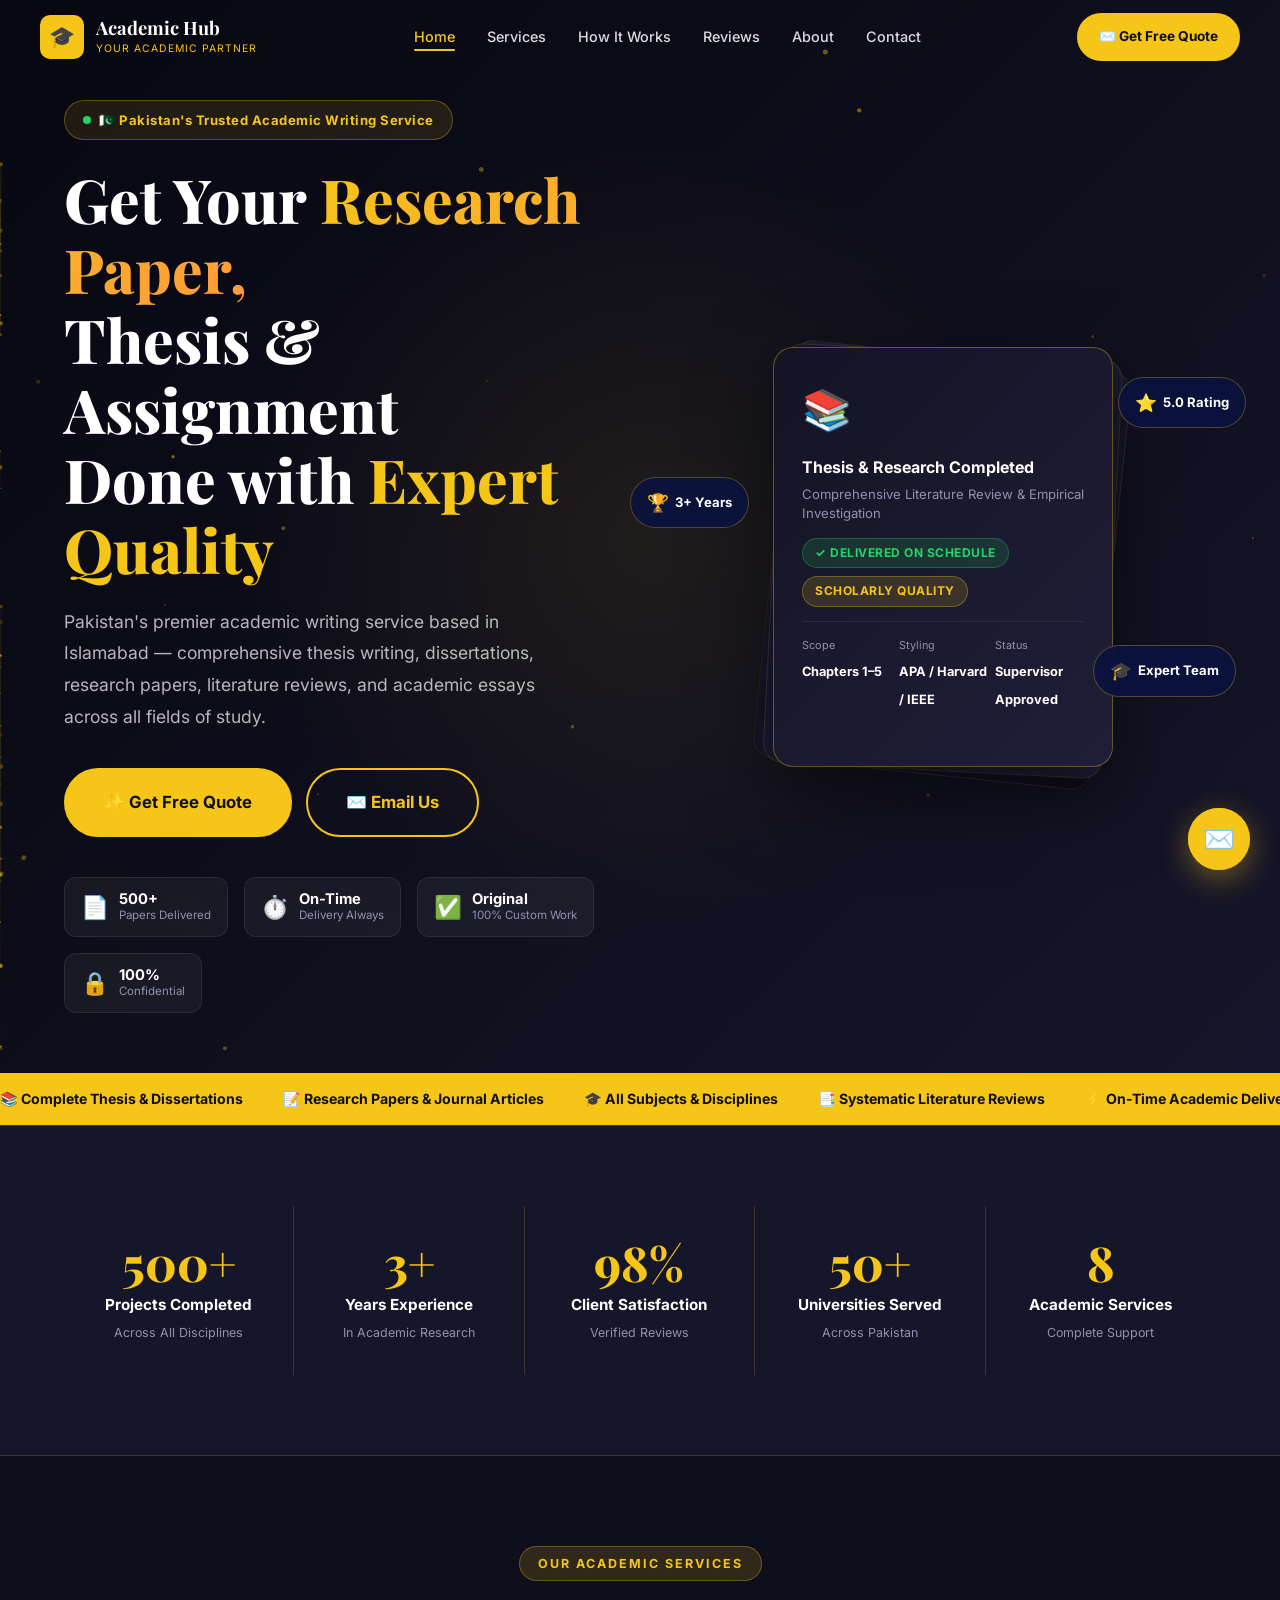
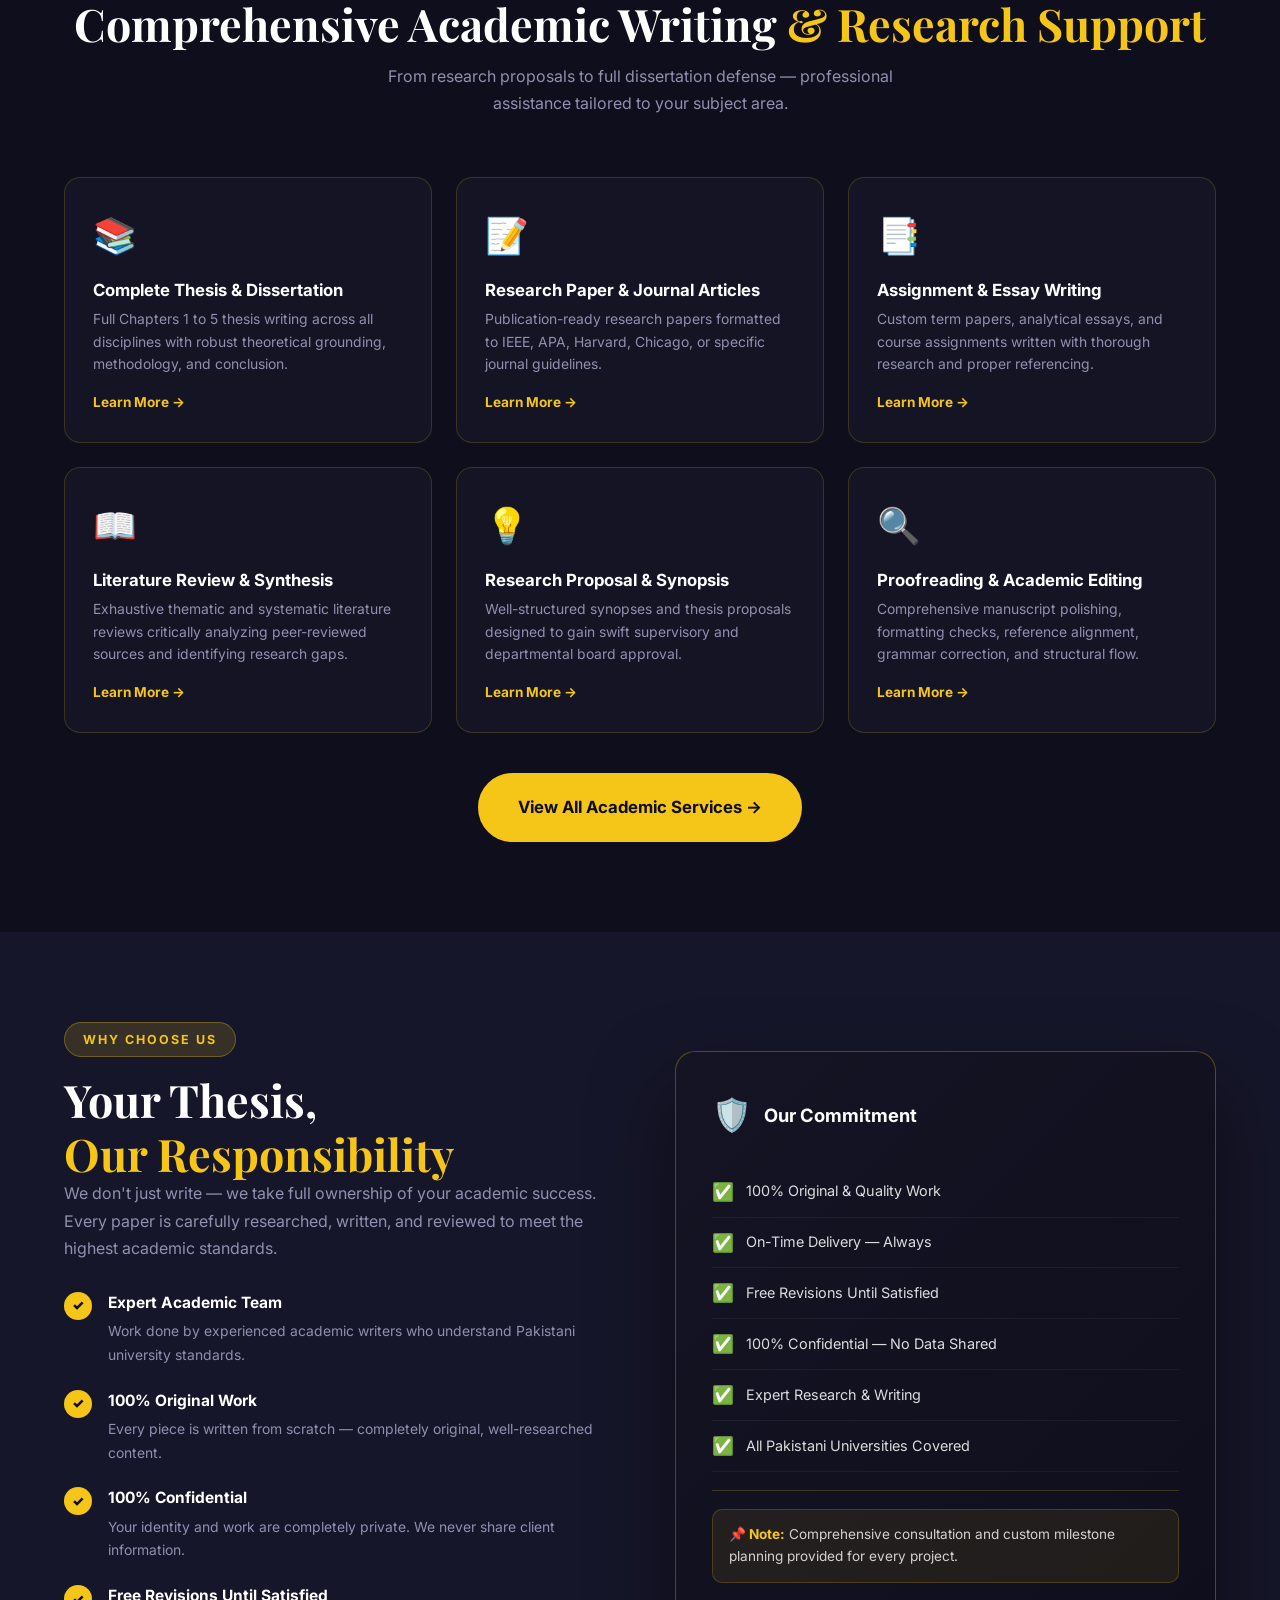
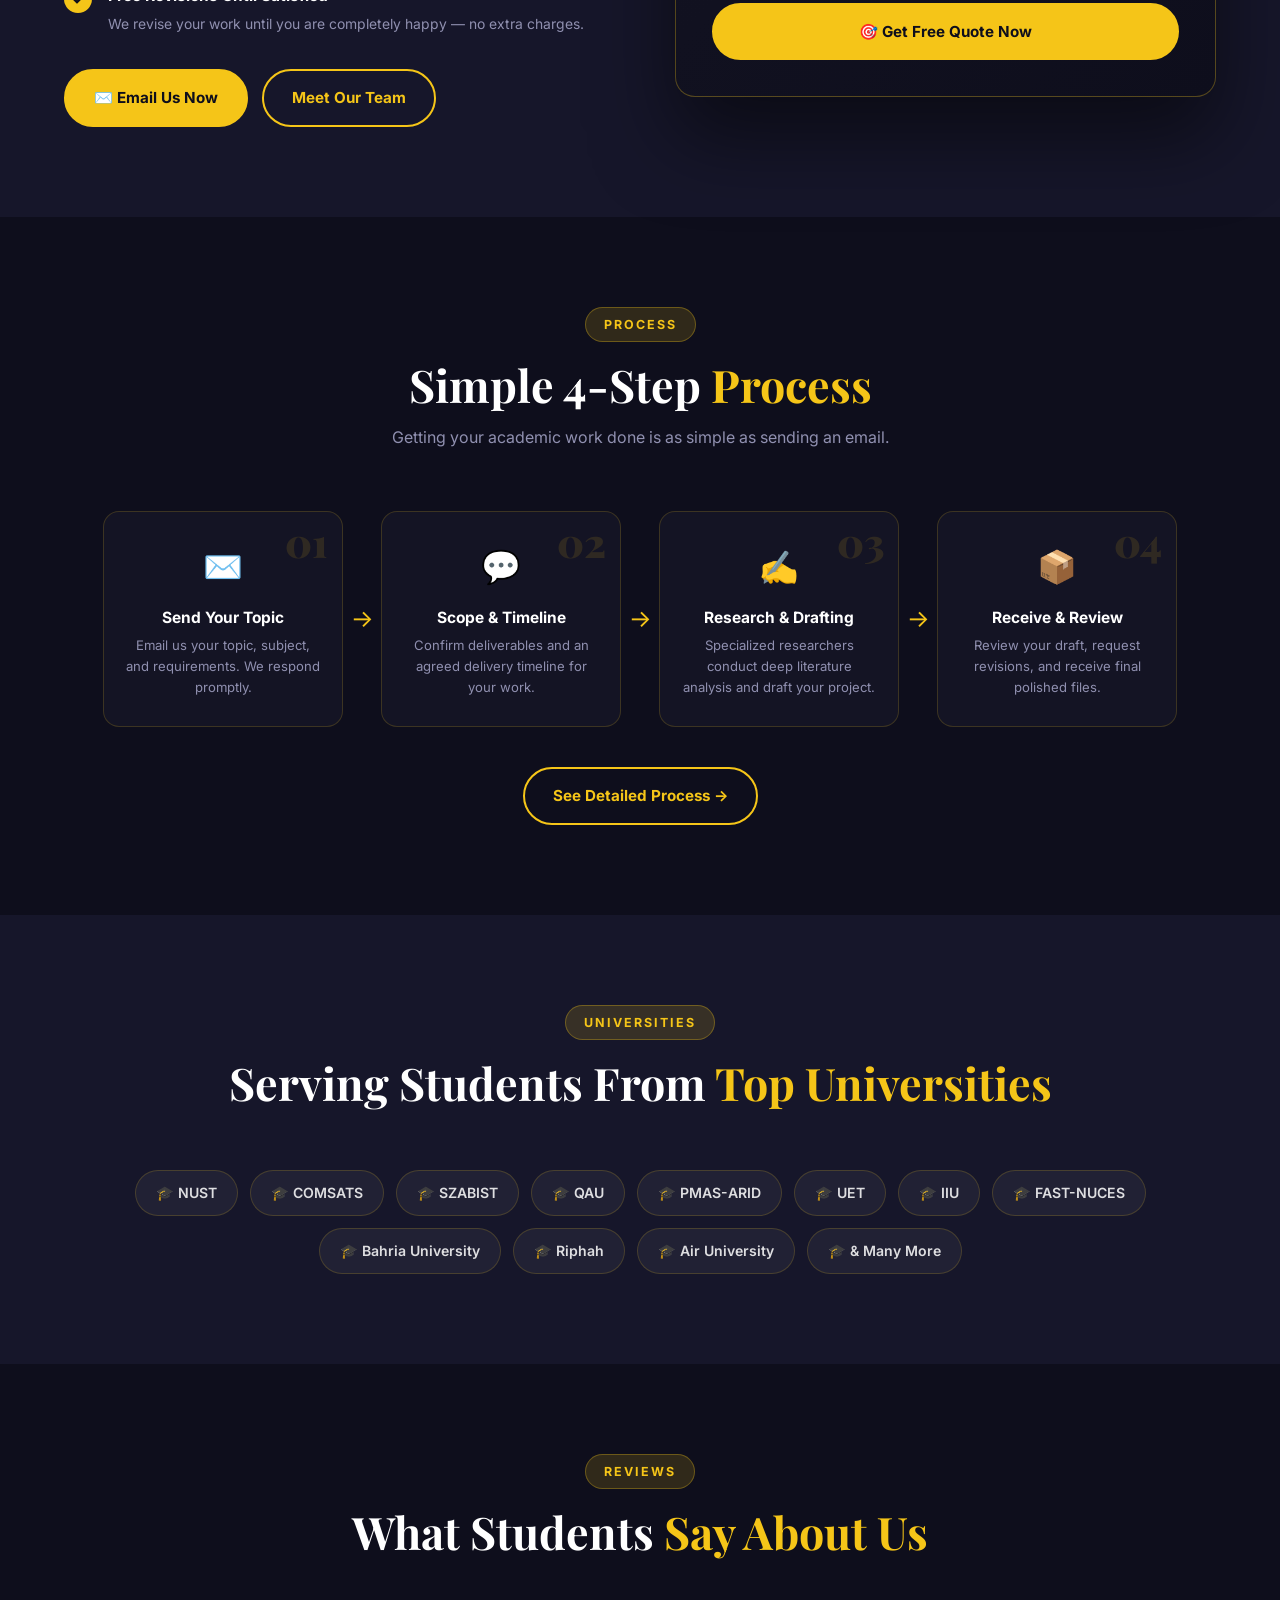
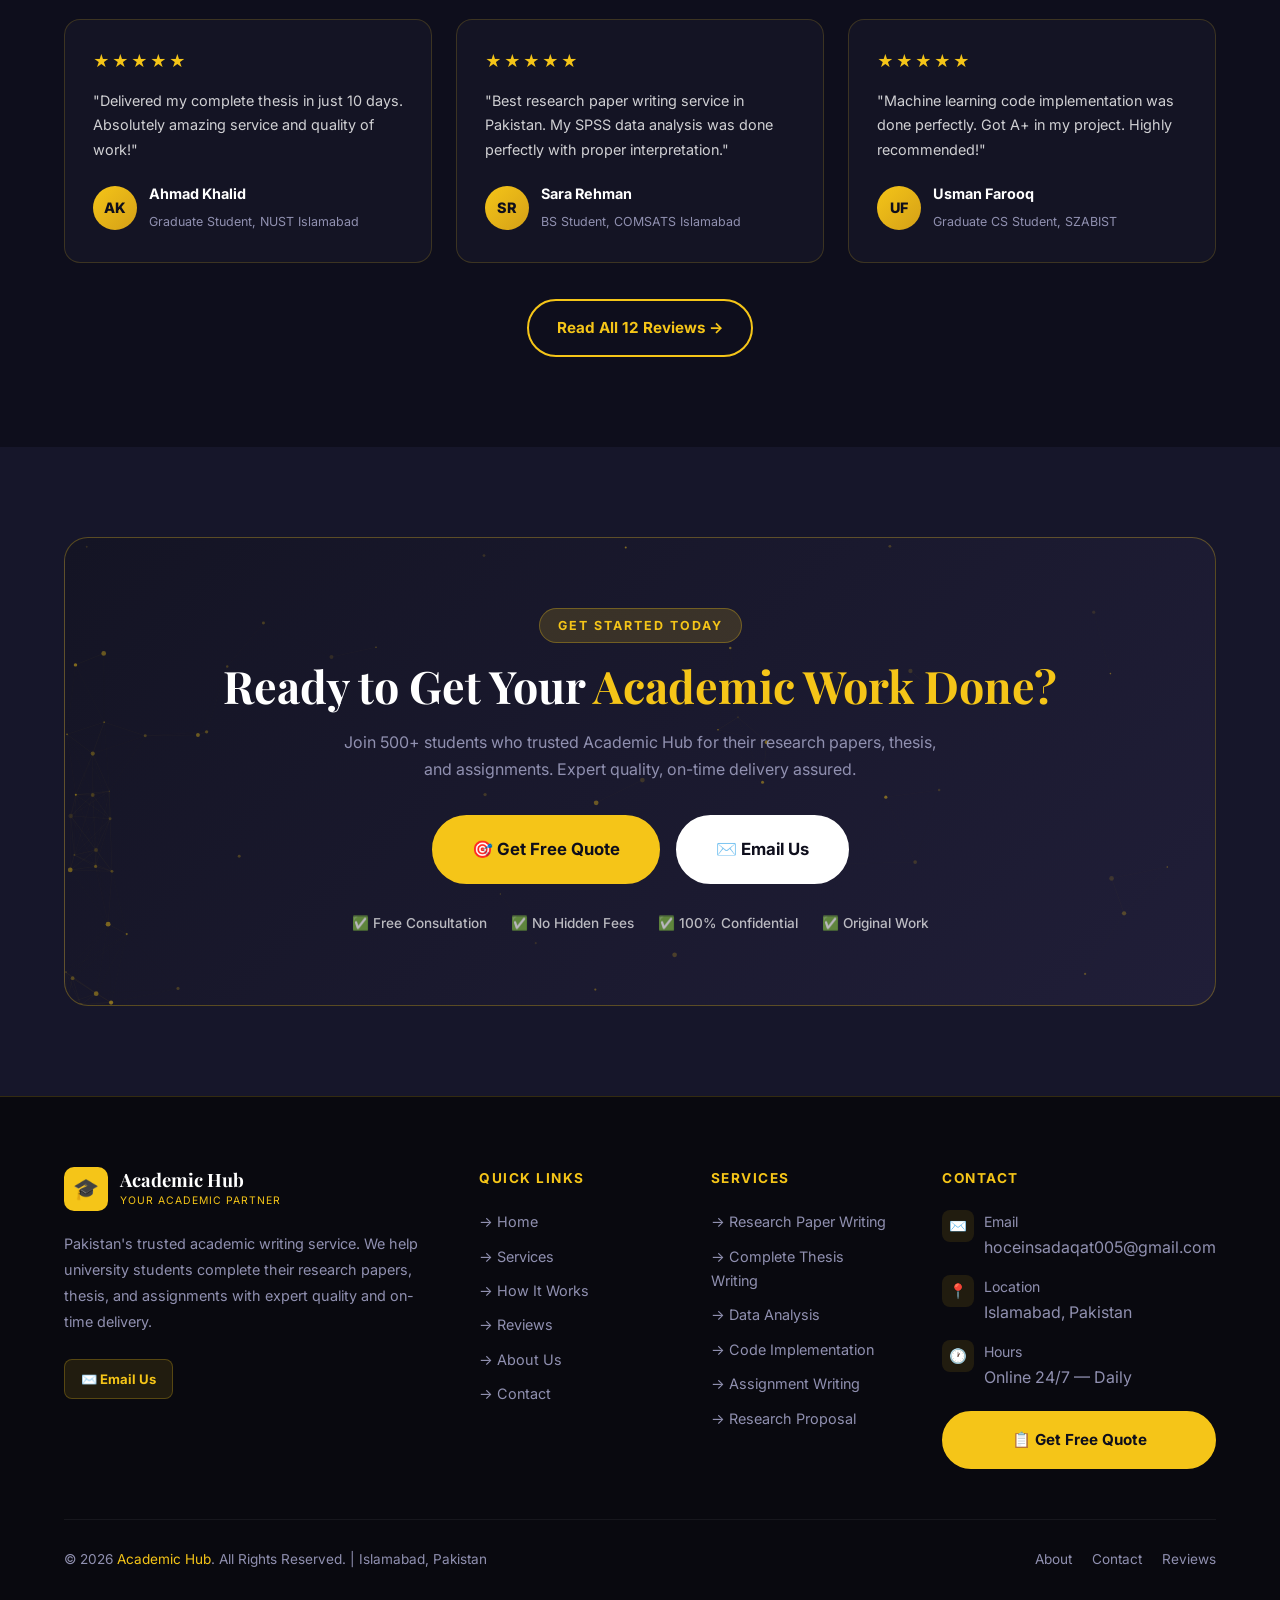
==== commit 7fc27c76: "Update website to general academic and thesis writing scope across all disciplines" ====
--- a/index.html
+++ b/index.html
@@ -73,7 +73,7 @@
         Done with <span class="text-accent">Expert Quality</span>
       </h1>
       <p class="hero-subtitle" data-aos>
-        Professional academic writing service based in Islamabad — complete research papers, thesis writing, data analysis, and code implementation delivered on time.
+        Pakistan's premier academic writing service based in Islamabad — comprehensive thesis writing, dissertations, research papers, literature reviews, and academic essays across all fields of study.
       </p>
       <div class="hero-cta" data-aos>
         <a href="contact.html" class="btn btn-primary btn-lg">
@@ -102,7 +102,7 @@
           <span class="tb-icon">✅</span>
           <div>
             <strong>Original</strong>
-            <small>100% Your Work</small>
+            <small>100% Custom Work</small>
           </div>
         </div>
         <div class="trust-badge">
@@ -119,18 +119,18 @@
         <div class="hc hc-back"></div>
         <div class="hc hc-mid"></div>
         <div class="hc hc-front">
-          <div class="hc-icon">📝</div>
-          <h3>Research Paper Complete</h3>
-          <p>Battery State of Health Estimation Using Machine Learning</p>
+          <div class="hc-icon">📚</div>
+          <h3>Thesis & Research Completed</h3>
+          <p>Comprehensive Literature Review & Empirical Investigation</p>
           <div class="hc-meta">
-            <span class="badge badge-green">✓ Delivered On Time</span>
-            <span class="badge badge-accent">Expert Quality</span>
+            <span class="badge badge-green">✓ Delivered On Schedule</span>
+            <span class="badge badge-accent">Scholarly Quality</span>
           </div>
           <div class="hc-divider"></div>
           <div class="hc-details">
-            <div><small>Level</small><strong>Graduate</strong></div>
-            <div><small>Pages</small><strong>68 Pages</strong></div>
-            <div><small>Delivery</small><strong>7 Days</strong></div>
+            <div><small>Scope</small><strong>Chapters 1–5</strong></div>
+            <div><small>Styling</small><strong>APA / Harvard / IEEE</strong></div>
+            <div><small>Status</small><strong>Supervisor Approved</strong></div>
           </div>
         </div>
       </div>
@@ -150,22 +150,22 @@
 <!-- ══ MARQUEE STRIP ════════════════════════════════════════ -->
 <div class="marquee-strip">
   <div class="marquee-inner">
-    <span>✅ Original Research Writing</span>
-    <span>📊 SPSS • Python • MATLAB</span>
-    <span>🎓 All Pakistani Universities</span>
-    <span>⚡ Fast Delivery Available</span>
-    <span>🔒 100% Confidential</span>
-    <span>📝 Free Revisions Included</span>
+    <span>📚 Complete Thesis & Dissertations</span>
+    <span>📝 Research Papers & Journal Articles</span>
+    <span>🎓 All Subjects & Disciplines</span>
+    <span>📑 Systematic Literature Reviews</span>
+    <span>⚡ On-Time Academic Delivery</span>
+    <span>🔒 100% Client Confidentiality</span>
+    <span>✍️ Free Revisions Included</span>
     <span>🇵🇰 Based in Islamabad</span>
-    <span>💬 24/7 Email Support</span>
-    <span>✅ Original Research Writing</span>
-    <span>📊 SPSS • Python • MATLAB</span>
-    <span>🎓 All Pakistani Universities</span>
-    <span>⚡ Fast Delivery Available</span>
-    <span>🔒 100% Confidential</span>
-    <span>📝 Free Revisions Included</span>
+    <span>📚 Complete Thesis & Dissertations</span>
+    <span>📝 Research Papers & Journal Articles</span>
+    <span>🎓 All Subjects & Disciplines</span>
+    <span>📑 Systematic Literature Reviews</span>
+    <span>⚡ On-Time Academic Delivery</span>
+    <span>🔒 100% Client Confidentiality</span>
+    <span>✍️ Free Revisions Included</span>
     <span>🇵🇰 Based in Islamabad</span>
-    <span>💬 24/7 Email Support</span>
   </div>
 </div>
 
@@ -175,13 +175,13 @@
     <div class="stats-grid">
       <div class="stat-item" data-aos>
         <div class="stat-num"><span data-counter="500" data-suffix="+">0+</span></div>
-        <div class="stat-label">Papers Delivered</div>
-        <div class="stat-sub">Across Pakistan</div>
+        <div class="stat-label">Projects Completed</div>
+        <div class="stat-sub">Across All Disciplines</div>
       </div>
       <div class="stat-item" data-aos>
         <div class="stat-num"><span data-counter="3" data-suffix="+">0+</span></div>
         <div class="stat-label">Years Experience</div>
-        <div class="stat-sub">In Academic Writing</div>
+        <div class="stat-sub">In Academic Research</div>
       </div>
       <div class="stat-item" data-aos>
         <div class="stat-num"><span data-counter="98" data-suffix="%">0%</span></div>
@@ -191,12 +191,12 @@
       <div class="stat-item" data-aos>
         <div class="stat-num"><span data-counter="50" data-suffix="+">0+</span></div>
         <div class="stat-label">Universities Served</div>
-        <div class="stat-sub">NUST COMSATS SZABIST+</div>
+        <div class="stat-sub">Across Pakistan</div>
       </div>
       <div class="stat-item" data-aos>
         <div class="stat-num"><span data-counter="8" data-suffix="">0</span></div>
-        <div class="stat-label">Services Offered</div>
-        <div class="stat-sub">All Academic Needs</div>
+        <div class="stat-label">Academic Services</div>
+        <div class="stat-sub">Complete Support</div>
       </div>
     </div>
   </div>
@@ -206,50 +206,50 @@
 <section class="services-preview">
   <div class="container">
     <div class="section-header">
-      <div class="section-tag">Our Services</div>
-      <h2>Expert Academic Services <span class="text-accent">for Every Need</span></h2>
-      <p>From research proposals to complete thesis writing — we cover every step of your academic journey.</p>
+      <div class="section-tag">Our Academic Services</div>
+      <h2>Comprehensive Academic Writing <span class="text-accent">& Research Support</span></h2>
+      <p>From research proposals to full dissertation defense — professional assistance tailored to your subject area.</p>
     </div>
     <div class="sp-grid" data-aos>
       <a href="services.html" class="sp-card">
+        <div class="sp-icon">📚</div>
+        <h3>Complete Thesis & Dissertation</h3>
+        <p>Full Chapters 1 to 5 thesis writing across all disciplines with robust theoretical grounding, methodology, and conclusion.</p>
+        <div class="sp-link">Learn More →</div>
+      </a>
+      <a href="services.html" class="sp-card">
         <div class="sp-icon">📝</div>
-        <h3>Research Paper Writing</h3>
-        <p>60–70 page research papers for graduate and undergraduate students with complete references and formatting.</p>
+        <h3>Research Paper & Journal Articles</h3>
+        <p>Publication-ready research papers formatted to IEEE, APA, Harvard, Chicago, or specific journal guidelines.</p>
         <div class="sp-link">Learn More →</div>
       </a>
       <a href="services.html" class="sp-card">
-        <div class="sp-icon">📚</div>
-        <h3>Complete Thesis Writing</h3>
-        <p>Chapter 1 to Chapter 5 complete thesis writing with methodology, results and discussion.</p>
+        <div class="sp-icon">📑</div>
+        <h3>Assignment & Essay Writing</h3>
+        <p>Custom term papers, analytical essays, and course assignments written with thorough research and proper referencing.</p>
         <div class="sp-link">Learn More →</div>
       </a>
       <a href="services.html" class="sp-card">
-        <div class="sp-icon">📊</div>
-        <h3>Data Analysis</h3>
-        <p>SPSS, Python, MATLAB, Excel — professional data analysis with charts and interpretation.</p>
+        <div class="sp-icon">📖</div>
+        <h3>Literature Review & Synthesis</h3>
+        <p>Exhaustive thematic and systematic literature reviews critically analyzing peer-reviewed sources and identifying research gaps.</p>
         <div class="sp-link">Learn More →</div>
       </a>
       <a href="services.html" class="sp-card">
-        <div class="sp-icon">💻</div>
-        <h3>Code Implementation</h3>
-        <p>ML, Deep Learning & Python project implementation with complete documentation.</p>
+        <div class="sp-icon">💡</div>
+        <h3>Research Proposal & Synopsis</h3>
+        <p>Well-structured synopses and thesis proposals designed to gain swift supervisory and departmental board approval.</p>
         <div class="sp-link">Learn More →</div>
       </a>
       <a href="services.html" class="sp-card">
-        <div class="sp-icon">✍️</div>
-        <h3>Assignment Writing</h3>
-        <p>All subjects, all universities — quality assignments delivered on time, every time.</p>
+        <div class="sp-icon">🔍</div>
+        <h3>Proofreading & Academic Editing</h3>
+        <p>Comprehensive manuscript polishing, formatting checks, reference alignment, grammar correction, and structural flow.</p>
         <div class="sp-link">Learn More →</div>
       </a>
-      <a href="services.html" class="sp-card">
-        <div class="sp-icon">📋</div>
-        <h3>Research Proposal</h3>
-        <p>Professional research proposals and synopsis documents approved by supervisors.</p>
-        <div class="sp-link">Learn More →</div>
-      </a>
     </div>
     <div style="text-align:center; margin-top: 40px;">
-      <a href="services.html" class="btn btn-primary btn-lg">View All 8 Services →</a>
+      <a href="services.html" class="btn btn-primary btn-lg">View All Academic Services →</a>
     </div>
   </div>
 </section>
